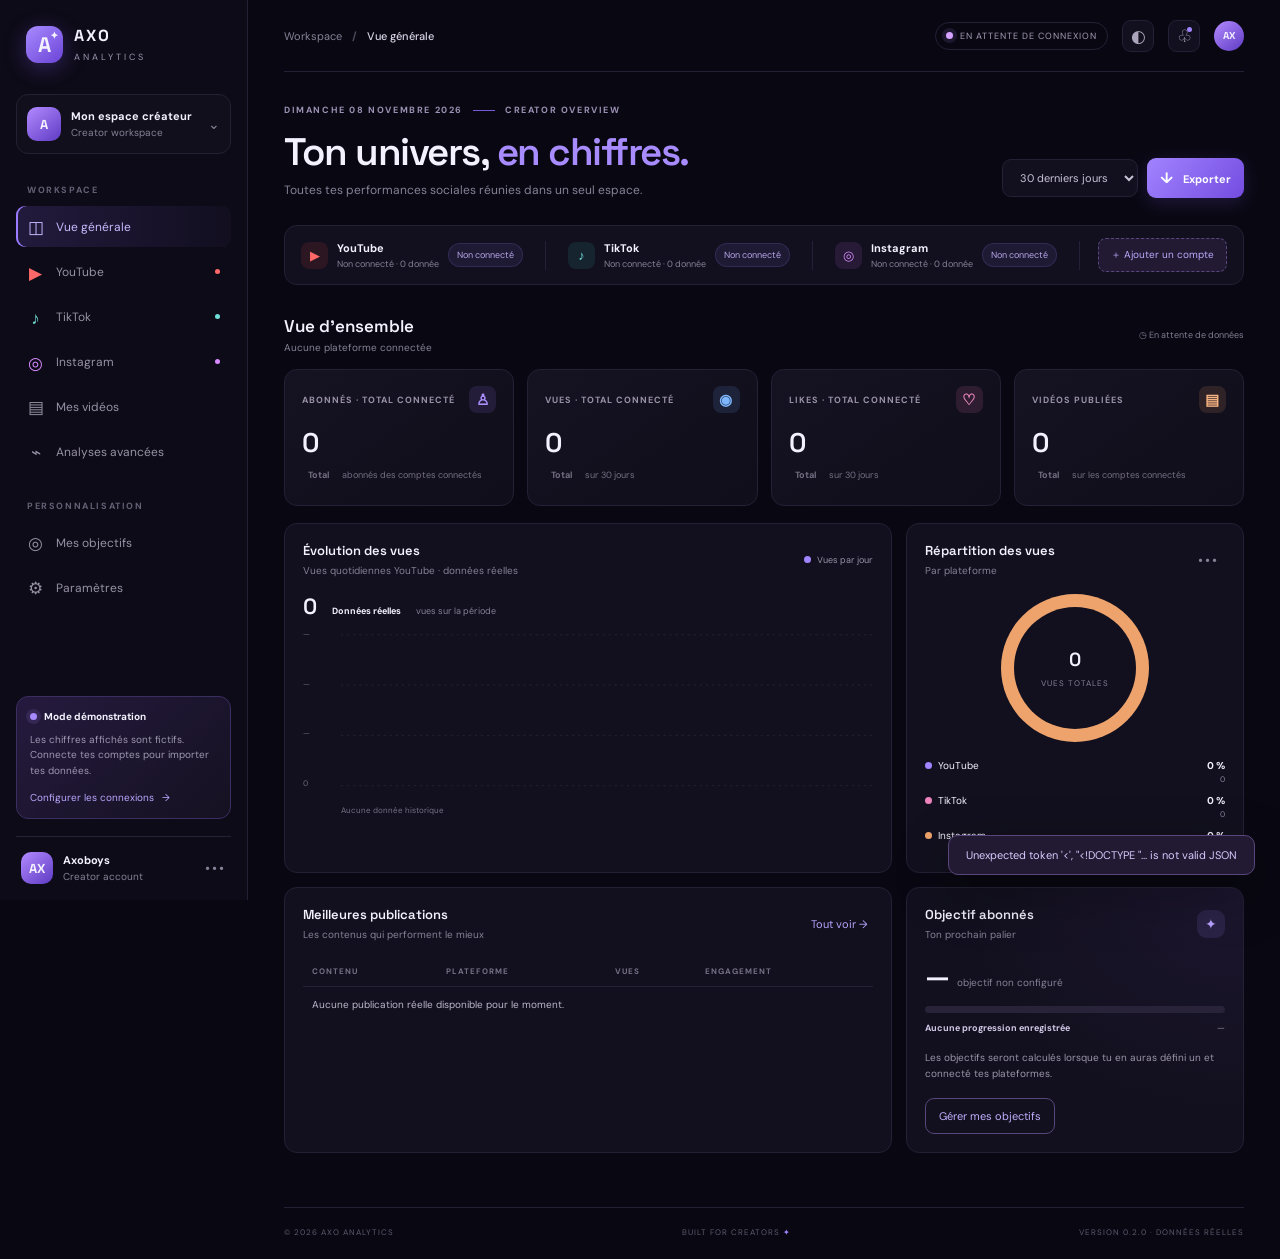
==== public/index.html @ ccab1205 "Remove unused interaction details and analysis summary" ====
<!doctype html>
<html lang="fr">
<head>
  <meta charset="UTF-8"><meta name="viewport" content="width=device-width, initial-scale=1.0">
  <meta name="theme-color" content="#090812"><meta name="description" content="AXO ANALYTICS — Creator Control Center">
  <title>AXO ANALYTICS — Creator Control Center</title>
  <link rel="preconnect" href="https://fonts.googleapis.com"><link rel="preconnect" href="https://fonts.gstatic.com" crossorigin>
  <link href="https://fonts.googleapis.com/css2?family=DM+Sans:wght@400;500;600;700&family=Space+Grotesk:wght@500;600;700&display=swap" rel="stylesheet">
  <link rel="stylesheet" href="styles.css">
</head>
<body>
<div class="app-shell">
  <aside class="sidebar" id="sidebar">
    <a class="brand" href="#overview"><span class="brand-mark">A<span>✦</span></span><span><b>AXO</b><small>ANALYTICS</small></span></a>
    <div class="workspace"><div class="avatar">A</div><div><b>Mon espace créateur</b><small>Creator workspace</small></div><span class="chevron">⌄</span></div>
    <div class="nav-label">WORKSPACE</div>
    <nav class="nav">
      <button class="nav-link active" data-page="overview"><span>◫</span>Vue générale</button>
      <button class="nav-link" data-page="youtube"><span class="platform-icon yt">▶</span>YouTube <i class="nav-dot yt-dot"></i></button>
      <button class="nav-link" data-page="tiktok"><span class="platform-icon tt">♪</span>TikTok <i class="nav-dot tt-dot"></i></button>
      <button class="nav-link" data-page="instagram"><span class="platform-icon ig">◎</span>Instagram <i class="nav-dot ig-dot"></i></button>
      <button class="nav-link" data-page="videos"><span>▤</span>Mes vidéos</button>
      <button class="nav-link" data-page="insights"><span>⌁</span>Analyses avancées</button>
    </nav>
    <div class="nav-label tools-label">PERSONNALISATION</div>
    <nav class="nav"><button class="nav-link" data-page="goals"><span>◎</span>Mes objectifs</button><button class="nav-link" data-page="settings"><span>⚙</span>Paramètres</button></nav>
    <div class="sidebar-bottom"><div class="sync-card"><div class="sync-top"><span class="pulse"></span><b>Mode démonstration</b></div><p>Les chiffres affichés sont fictifs. Connecte tes comptes pour importer tes données.</p><button class="text-button" data-page="settings">Configurer les connexions <span>→</span></button></div><div class="profile"><div class="avatar profile-avatar">AX</div><div><b>Axoboys</b><small>Creator account</small></div><span class="more">•••</span></div></div>
  </aside>
  <main class="main-content">
    <header class="topbar"><button class="mobile-menu" id="mobileMenu">☰</button><div class="breadcrumbs"><span>Workspace</span><b>/</b><strong id="breadcrumb">Vue générale</strong></div><div class="top-actions"><div class="live-status"><span class="pulse"></span>DEMO DATA</div><button class="icon-button" id="themeToggle" title="Changer le thème">◐</button><button class="icon-button notification" title="Notifications">♧<i></i></button><div class="top-avatar">AX</div></div></header>
    <section class="page active" id="page-overview">
      <div class="page-heading"><div><div class="eyebrow">DIMANCHE 08 NOVEMBRE 2026 <span class="eyebrow-line"></span> CREATOR OVERVIEW</div><h1>Ton univers, <em>en chiffres.</em></h1><p class="subheading">Toutes tes performances sociales réunies dans un seul espace.</p></div><div class="heading-actions"><select id="dateRange" class="select-control"><option value="7">7 derniers jours</option><option value="30" selected>30 derniers jours</option><option value="90">90 derniers jours</option><option value="365">12 derniers mois</option></select><button class="primary-button" id="exportBtn"><span>↓</span> Exporter</button></div></div>
      <div class="platform-strip"><div class="platform-connected"><span class="platform-icon yt">▶</span><div><b>YouTube</b><small id="overviewYoutubeConnection">Connexion en cours…</small></div><span class="status-pill" id="overviewYoutubeBadge">En attente</span></div><div class="platform-connected"><span class="platform-icon tt">♪</span><div><b>TikTok</b><small id="overviewTiktokConnection">Non connecté · 0 donnée</small></div><span class="status-pill" id="overviewTiktokBadge">Non connecté</span></div><div class="platform-connected"><span class="platform-icon ig">◎</span><div><b>Instagram</b><small id="overviewInstagramConnection">Non connecté · 0 donnée</small></div><span class="status-pill" id="overviewInstagramBadge">Non connecté</span></div><button class="add-platform" data-page="settings">＋ Ajouter un compte</button></div>
      <div class="section-title-row"><div><h2>Vue d'ensemble</h2><p id="overviewViewsLabel">Total des vues et abonnés des plateformes connectées.</p></div><span class="updated-label" id="overviewUpdated">◷ En attente de synchronisation</span></div>
      <div class="stats-grid overview-stats">
        <article class="stat-card"><div class="stat-top"><span>ABONNÉS · TOTAL CONNECTÉ</span><span class="stat-symbol purple">♙</span></div><div class="stat-value" id="overviewYoutubeSubscribers">—</div><div class="stat-bottom"><span class="trend">Total</span><span>abonnés des comptes connectés</span></div></article>
        <article class="stat-card"><div class="stat-top"><span>VUES · TOTAL CONNECTÉ</span><span class="stat-symbol blue">◉</span></div><div class="stat-value" id="overviewYoutubeViews">—</div><div class="stat-bottom"><span class="trend">Total</span><span id="overviewYoutubeViewsPeriod">sur 30 jours</span></div></article>
        <article class="stat-card"><div class="stat-top"><span>LIKES · TOTAL CONNECTÉ</span><span class="stat-symbol pink">♡</span></div><div class="stat-value" id="overviewYoutubeLikes">—</div><div class="stat-bottom"><span class="trend">Total</span><span id="overviewYoutubeLikesPeriod">sur 30 jours</span></div></article>
        <article class="stat-card"><div class="stat-top"><span>VIDÉOS PUBLIÉES</span><span class="stat-symbol orange">▤</span></div><div class="stat-value" id="overviewYoutubeVideoCount">—</div><div class="stat-bottom"><span class="trend">Total</span><span>sur les comptes connectés</span></div></article>
      </div>
      <div class="dashboard-grid">
        <article class="panel chart-panel"><div class="panel-heading"><div><h3>Évolution des vues</h3><p>Vues quotidiennes YouTube · données réelles</p></div><div class="chart-legend"><span><i class="legend-dot violet"></i>Vues par jour</span></div></div><div class="chart-summary"><b id="chartTotal">0</b><span class="trend">Données réelles</span><small>vues sur la période</small></div><div class="chart-wrap"><div class="y-labels"><span>0</span><span>0</span><span>0</span><span>0</span></div><svg id="mainChart" viewBox="0 0 700 230" preserveAspectRatio="none" aria-label="Graphique d'évolution des vues"><defs><linearGradient id="fillPurple" x1="0" x2="0" y1="0" y2="1"><stop offset="0" stop-color="#9c76ff" stop-opacity=".28"/><stop offset="1" stop-color="#9c76ff" stop-opacity="0"/></linearGradient></defs><g class="grid-lines"><path d="M0 10H700 M0 75H700 M0 140H700 M0 205H700"/></g><path class="line-path" d="M0 205 L700 205"/></svg></div><div class="x-labels"><span>09 oct.</span><span>14 oct.</span><span>19 oct.</span><span>24 oct.</span><span>29 oct.</span><span>03 nov.</span><span>08 nov.</span></div></article>
        <article class="panel distribution-panel"><div class="panel-heading"><div><h3>Répartition des vues</h3><p>Par plateforme</p></div><button class="more-button">•••</button></div><div class="donut-area"><div class="donut"><div class="donut-center"><b id="donutTotal">0</b><small>VUES TOTALES</small></div></div></div><div class="platform-breakdown"><div><span><i class="legend-dot violet"></i>YouTube</span><b id="breakdownYoutubePercent">0 %</b><small id="breakdownYoutube">0</small></div><div><span><i class="legend-dot pink-dot"></i>TikTok</span><b id="breakdownTiktokPercent">0 %</b><small id="breakdownTiktok">0</small></div><div><span><i class="legend-dot orange-dot"></i>Instagram</span><b id="breakdownInstagramPercent">0 %</b><small id="breakdownInstagram">0</small></div></div></article>
      </div>
      <div class="dashboard-grid lower-grid"><article class="panel"><div class="panel-heading"><div><h3>Meilleures publications</h3><p>Les contenus qui performent le mieux</p></div><button class="subtle-button" data-page="videos">Tout voir →</button></div><div class="table-wrap"><table><thead><tr><th>CONTENU</th><th>PLATEFORME</th><th>VUES</th><th>ENGAGEMENT</th></tr></thead><tbody id="topVideos"></tbody></table></div></article><article class="panel goals-panel"><div class="panel-heading"><div><h3>Objectif abonnés</h3><p>Ton prochain palier</p></div><span class="goal-icon">✦</span></div><div class="goal-number"><b>—</b><span>objectif non configuré</span></div><div class="progress-track"><span style="width:0%"></span></div><div class="goal-meta"><b>Aucune progression enregistrée</b><span>—</span></div><div class="goal-message">Les objectifs seront calculés lorsque tu en auras défini un et connecté tes plateformes.</div><button class="outline-button" data-page="goals">Gérer mes objectifs</button></article></div>
    </section>
    <section class="page" id="page-youtube"><div class="page-heading"><div><div class="eyebrow">PLATEFORME <span class="eyebrow-line"></span> YOUTUBE</div><h1>YouTube <em>Analytics.</em></h1><p class="subheading">Analyse détaillée de tes vidéos, Shorts et de ton audience.</p></div><span class="platform-large yt">▶</span></div><div class="stats-grid compact-stats"><article class="stat-card"><div class="stat-top"><span>ABONNÉS</span><span class="stat-symbol purple">♙</span></div><div class="stat-value">—</div><div class="stat-bottom"><span class="trend">Données réelles</span><span>sur 30 jours</span></div></article><article class="stat-card"><div class="stat-top"><span>VUES</span><span class="stat-symbol blue">◉</span></div><div class="stat-value">—</div><div class="stat-bottom"><span class="trend">Données réelles</span><span>sur 30 jours</span></div></article><article class="stat-card"><div class="stat-top"><span>LIKES</span><span class="stat-symbol pink">♡</span></div><div class="stat-value">—</div><div class="stat-bottom"><span class="trend">Données réelles</span><span>sur 30 jours</span></div></article><article class="stat-card"><div class="stat-top"><span>DURÉE DE VISIONNAGE</span><span class="stat-symbol orange">◷</span></div><div class="stat-value">—</div><div class="stat-bottom"><span class="trend">Données réelles</span><span>sur 30 jours</span></div></article></div><div class="panel platform-note"><span class="platform-icon yt">▶</span><div><b>Connecte ta chaîne YouTube</b><p id="youtubeDataStatus">Connecte ta chaîne pour importer tes statistiques réelles.</p></div><button class="primary-button" data-page="settings">Configurer →</button></div><div class="panel"><div class="panel-heading"><div><h3>Contenus YouTube</h3><p>Performances des publications</p></div><button class="subtle-button" data-page="videos">Bibliothèque complète →</button></div><div class="table-wrap"><table><thead><tr><th>CONTENU</th><th>TYPE</th><th>VUES</th><th>LIKES</th><th>COMMENTAIRES</th></tr></thead><tbody id="youtubeVideos"></tbody></table></div></div></section>
    <section class="page" id="page-tiktok"><div class="page-heading"><div><div class="eyebrow">PLATEFORME <span class="eyebrow-line"></span> TIKTOK</div><h1>TikTok <em>Analytics.</em></h1><p class="subheading">Découvre les contenus qui captent l'attention.</p></div><span class="platform-large tt">♪</span></div><div class="stats-grid compact-stats"><article class="stat-card"><div class="stat-top"><span>ABONNÉS</span><span class="stat-symbol purple">♙</span></div><div class="stat-value">0</div><div class="stat-bottom"><span class="trend">Non connecté</span><span>abonnés</span></div></article><article class="stat-card"><div class="stat-top"><span>VUES VIDÉO</span><span class="stat-symbol blue">◉</span></div><div class="stat-value">0</div><div class="stat-bottom"><span class="trend">Non connecté</span><span>vues</span></div></article><article class="stat-card"><div class="stat-top"><span>LIKES</span><span class="stat-symbol pink">♡</span></div><div class="stat-value">0</div><div class="stat-bottom"><span class="trend">Non connecté</span><span>likes</span></div></article><article class="stat-card"><div class="stat-top"><span>PARTAGES</span><span class="stat-symbol orange">↗</span></div><div class="stat-value">0</div><div class="stat-bottom"><span class="trend">Non connecté</span><span>partages</span></div></article></div><div class="panel platform-note"><span class="platform-icon tt">♪</span><div><b>Connecte ton compte TikTok</b><p>Aucune donnée TikTok n'est encore importée. Les indicateurs restent à zéro jusqu'à la connexion du compte et l'autorisation des accès nécessaires.</p></div><button class="primary-button" data-page="settings">Configurer →</button></div><div class="panel"><div class="panel-heading"><div><h3>Contenus TikTok</h3><p>Performances des publications</p></div></div><div class="table-wrap"><table><thead><tr><th>CONTENU</th><th>TYPE</th><th>VUES</th><th>LIKES</th><th>COMMENTAIRES</th></tr></thead><tbody id="tiktokVideos"></tbody></table></div></div></section>
    <section class="page" id="page-instagram"><div class="page-heading"><div><div class="eyebrow">PLATEFORME <span class="eyebrow-line"></span> INSTAGRAM</div><h1>Instagram <em>Analytics.</em></h1><p class="subheading">Suis la portée, les Reels et les interactions de ton profil.</p></div><span class="platform-large ig">◎</span></div><div class="stats-grid compact-stats"><article class="stat-card"><div class="stat-top"><span>ABONNÉS</span><span class="stat-symbol purple">♙</span></div><div class="stat-value">0</div><div class="stat-bottom"><span class="trend">Non connecté</span><span>abonnés</span></div></article><article class="stat-card"><div class="stat-top"><span>VUES / PORTÉE</span><span class="stat-symbol blue">◉</span></div><div class="stat-value">0</div><div class="stat-bottom"><span class="trend">Non connecté</span><span>vues / portée</span></div></article><article class="stat-card"><div class="stat-top"><span>INTERACTIONS</span><span class="stat-symbol pink">♡</span></div><div class="stat-value">0</div><div class="stat-bottom"><span class="trend">Non connecté</span><span>interactions</span></div></article><article class="stat-card"><div class="stat-top"><span>COMPTES TOUCHÉS</span><span class="stat-symbol orange">◎</span></div><div class="stat-value">0</div><div class="stat-bottom"><span class="trend">Non connecté</span><span>comptes touchés</span></div></article></div><div class="panel platform-note"><span class="platform-icon ig">◎</span><div><b>Connecte ton compte Instagram</b><p>Aucune donnée Instagram n'est encore importée. Les indicateurs restent à zéro jusqu'à la connexion du compte et l'autorisation des accès nécessaires.</p></div><button class="primary-button" data-page="settings">Configurer →</button></div><div class="panel"><div class="panel-heading"><div><h3>Publications Instagram</h3><p>Performances des Reels et posts</p></div></div><div class="table-wrap"><table><thead><tr><th>CONTENU</th><th>TYPE</th><th>VUES</th><th>LIKES</th><th>COMMENTAIRES</th></tr></thead><tbody id="instagramVideos"></tbody></table></div></div></section>
    <section class="page" id="page-videos"><div class="page-heading"><div><div class="eyebrow">BIBLIOTHÈQUE <span class="eyebrow-line"></span> CONTENT HUB</div><h1>Tes <em>publications.</em></h1><p class="subheading">Retrouve et compare les performances de tous tes contenus.</p></div><button class="primary-button" id="videoExport">↓ Exporter CSV</button></div><div class="panel"><div class="toolbar"><div class="search-box"><span>⌕</span><input id="videoSearch" placeholder="Rechercher une vidéo..."></div><select class="select-control" id="platformFilter"><option value="all">Toutes les plateformes</option><option>YouTube</option><option>TikTok</option><option>Instagram</option></select><select class="select-control" id="sortFilter"><option value="views">Plus vues</option><option value="likes">Plus likées</option><option value="recent">Plus récentes</option></select></div><div class="table-wrap"><table><thead><tr><th>CONTENU</th><th>PLATEFORME</th><th>DATE</th><th>VUES</th><th>LIKES</th><th>ENGAGEMENT</th></tr></thead><tbody id="allVideos"></tbody></table></div><div class="table-footer"><span id="videoCount">0 publication</span><span>Données réelles des comptes connectés uniquement</span></div></div></section>
    <section class="page" id="page-insights"><div class="page-heading"><div><div class="eyebrow">INTELLIGENCE <span class="eyebrow-line"></span> DEEP ANALYTICS</div><h1>Analyses <em>avancées.</em></h1><p class="subheading">Comprends les performances de tes contenus à partir de tes statistiques réelles.</p></div><div class="insight-period"><span class="status-pill" id="insightPeriodLabel">30 derniers jours</span></div></div><div class="insight-grid"><article class="panel insight-card"><div class="insight-icon purple">◉</div><span class="insight-kicker">VUES SUR LA PÉRIODE</span><h3 id="insightViewsTitle">Performance des vues</h3><p id="insightViewsDescription">Total des vues remontées par les comptes connectés.</p><div class="insight-metric" id="insightViewsMetric">0 <small>vues</small></div></article><article class="panel insight-card"><div class="insight-icon blue">↗</div><span class="insight-kicker">ÉVOLUTION DES ABONNÉS</span><h3 id="insightSubsTitle">Abonnés gagnés nets</h3><p id="insightSubsDescription">Abonnés gagnés moins abonnés perdus sur YouTube.</p><div class="insight-metric" id="insightSubsMetric">— <small>non disponible</small></div></article><article class="panel insight-card"><div class="insight-icon pink">♡</div><span class="insight-kicker">ENGAGEMENT</span><h3 id="insightEngagementTitle">Interactions par vue</h3><p id="insightEngagementDescription">Likes et commentaires rapportés aux vues de la période.</p><div class="insight-metric" id="insightEngagementMetric">— <small>non calculable</small></div></article></div><div class="panel insight-breakdown-panel"><div class="panel-heading"><div><h3>Comparaison des plateformes</h3><p>Vues réelles sur la période sélectionnée</p></div><span class="status-pill" id="insightDataStatus">YouTube uniquement</span></div><div class="compare-bars"><div><div class="compare-label"><span>YouTube</span><b id="insightYoutubeViews">0</b></div><div class="compare-track"><i id="insightYoutubeBar" style="width:0%"></i></div></div><div><div class="compare-label"><span>TikTok</span><b id="insightTiktokViews">0</b></div><div class="compare-track tiktok-track"><i id="insightTiktokBar" style="width:0%"></i></div></div><div><div class="compare-label"><span>Instagram</span><b id="insightInstagramViews">0</b></div><div class="compare-track instagram-track"><i id="insightInstagramBar" style="width:0%"></i></div></div></div></div><div class="notice-box"><span>ⓘ</span><p>Les analyses sont calculées uniquement à partir des données réellement fournies par les plateformes connectées. Les plateformes non connectées restent à zéro. Certaines métriques, comme l'évolution des abonnés, peuvent ne pas être disponibles selon les autorisations de l'API.</p></div></section>
<section class="page" id="page-goals"><div class="page-heading"><div><div class="eyebrow">PROGRESSION <span class="eyebrow-line"></span> GOAL TRACKER</div><h1>Cap sur tes <em>objectifs.</em></h1><p class="subheading">Définis tes prochains paliers et suis ton évolution.</p></div><button class="primary-button" id="addGoal">＋ Modifier mes objectifs</button></div><div class="goal-cards"><article class="panel goal-card"><div class="goal-card-head"><span class="goal-icon">♙</span><span class="status-pill" id="subGoalStatus">À définir</span></div><h3>Objectif abonnés</h3><p>Objectif global · Toutes plateformes connectées</p><div class="goal-big"><b id="subGoalCurrent">0</b> <small>/ <span id="subGoalTarget">objectif à définir</span></small></div><div class="progress-track"><span id="subGoalProgress" style="width:0%"></span></div><div class="goal-meta"><b id="subGoalRemaining">Définis ton prochain palier</b><span id="subGoalPercent">—</span></div><div class="goal-message" id="subGoalMessage">La progression sera calculée à partir du total réel des abonnés de tes comptes connectés.</div></article><article class="panel goal-card"><div class="goal-card-head"><span class="goal-icon blue-goal">◉</span><span class="status-pill" id="viewsGoalStatus">À définir</span></div><h3>Objectif vues</h3><p>Objectif global · Toutes plateformes connectées</p><div class="goal-big"><b id="viewsGoalCurrent">0</b> <small>/ <span id="viewsGoalTarget">objectif à définir</span></small></div><div class="progress-track"><span id="viewsGoalProgress" style="width:0%"></span></div><div class="goal-meta"><b id="viewsGoalRemaining">Définis ton prochain palier</b><span id="viewsGoalPercent">—</span></div><div class="goal-message" id="viewsGoalMessage">Les vues sont cumulées sur la période sélectionnée dans la vue générale.</div></article></div><p class="goal-footnote">Tes objectifs sont enregistrés dans ce navigateur. Les chiffres de progression proviennent uniquement des plateformes connectées.</p></section>
    <section class="page" id="page-settings"><div class="page-heading"><div><div class="eyebrow">CONFIGURATION <span class="eyebrow-line"></span> PREFERENCES</div><h1>Ton espace, <em>tes règles.</em></h1><p class="subheading">Configure ton profil, tes connexions et tes préférences.</p></div></div><div class="settings-layout"><div class="settings-menu"><button class="settings-tab active" data-tab="accounts">Comptes sociaux</button><button class="settings-tab" data-tab="profile">Profil créateur</button><button class="settings-tab" data-tab="appearance">Apparence</button><button class="settings-tab" data-tab="data">Données & confidentialité</button></div><div class="settings-content"><div class="settings-section active" id="tab-accounts"><h3>Connexions des plateformes</h3><p class="settings-description">Connecte tes comptes pour importer tes statistiques officielles.</p><div class="connection-row"><span class="platform-icon yt">▶</span><div><b>YouTube</b><small>Connexion Google OAuth · YouTube Analytics API</small></div><span class="status-pill" id="youtubeStatus">Non connecté</span><button class="outline-button" id="connectYoutube">Connecter Google</button></div><div class="connection-row"><span class="platform-icon tt">♪</span><div><b>TikTok</b><small>OAuth TikTok · accès selon les permissions approuvées</small></div><span class="status-pill">Non connecté</span><button class="outline-button disabled-connect" title="Connexion API à configurer">Bientôt</button></div><div class="connection-row"><span class="platform-icon ig">◎</span><div><b>Instagram</b><small>Meta Graph API · compte professionnel/Creator</small></div><span class="status-pill">Non connecté</span><button class="outline-button disabled-connect" title="Connexion API à configurer">Bientôt</button></div><div class="notice-box"><span>🔒</span><p>Les connexions nécessiteront un serveur sécurisé pour conserver les jetons OAuth. Ne colle jamais tes clés API dans un fichier JavaScript public.</p></div><h3 class="settings-subtitle">Synchronisation</h3><div class="setting-line"><div><b>Actualisation automatique</b><small>Prévoir une synchronisation périodique des statistiques.</small></div><label class="switch"><input type="checkbox" checked><span></span></label></div></div><div class="settings-section" id="tab-profile"><h3>Profil créateur</h3><p class="settings-description">Personnalise l'identité de ton espace.</p><label class="field-label">Nom affiché<input class="text-input" value="Axoboys" id="profileName"></label><label class="field-label">Nom du dashboard<input class="text-input" value="AXO ANALYTICS"></label><button class="primary-button" id="saveProfile">Enregistrer le profil</button></div><div class="settings-section" id="tab-appearance"><h3>Apparence</h3><p class="settings-description">Ajuste l'apparence de ton espace créateur.</p><div class="setting-line"><div><b>Thème sombre</b><small>Interface noire et violette.</small></div><label class="switch"><input type="checkbox" id="darkSwitch" checked><span></span></label></div><div class="setting-line"><div><b>Animations de l'interface</b><small>Transitions et effets au survol.</small></div><label class="switch"><input type="checkbox" id="motionSwitch" checked><span></span></label></div></div><div class="settings-section" id="tab-data"><h3>Données & confidentialité</h3><p class="settings-description">Contrôle les données utilisées par le dashboard.</p><div class="notice-box"><span>ⓘ</span><p>Les statistiques affichées proviennent uniquement des plateformes réellement connectées. Les plateformes non connectées ne contribuent pas aux totaux.</p></div><button class="outline-button" id="resetDemo">Réinitialiser les préférences locales</button></div></div></div></section>
    <footer class="footer"><span>© 2026 AXO ANALYTICS</span><span>BUILT FOR CREATORS <i>✦</i></span><span>VERSION 0.2.0 · DONNÉES RÉELLES</span></footer>
  </main>
</div>
<div class="toast" id="toast"></div>
<div class="modal-backdrop" id="modal"><div class="modal goal-modal"><button class="modal-close" id="modalClose" aria-label="Fermer">×</button><div class="modal-icon">✦</div><h2 id="modalTitle">Mes objectifs</h2><p id="modalText">Choisis tes prochains paliers. Tu pourras les modifier à tout moment.</p><form id="goalForm"><label class="field-label">Objectif d'abonnés<input class="text-input" id="goalSubscribersInput" type="number" min="1" step="1" placeholder="Ex. 1000"></label><label class="field-label">Objectif de vues<input class="text-input" id="goalViewsInput" type="number" min="1" step="1" placeholder="Ex. 100000"></label><div class="goal-modal-actions"><button type="button" class="outline-button" id="goalCancel">Annuler</button><button type="submit" class="primary-button">Enregistrer</button></div></form></div></div>
<script src="app.js"></script>
</body></html>
---- public/styles.css ----
:root{--bg:#090812;--sidebar:#0d0b17;--panel:#12101e;--panel2:#171426;--border:#242035;--text:#f4f1ff;--muted:#858197;--purple:#9a78ff;--purple2:#7652e8;--green:#55d6a0;--blue:#67a7ff;--pink:#ef7ab7;--orange:#f3a46d;--shadow:0 18px 55px #0005}*{box-sizing:border-box}body{margin:0;background:var(--bg);color:var(--text);font-family:'DM Sans',sans-serif;font-size:14px;min-height:100vh}button,input,select{font:inherit}button{cursor:pointer}.app-shell{min-height:100vh}.sidebar{width:248px;background:var(--sidebar);border-right:1px solid var(--border);position:fixed;inset:0 auto 0 0;padding:25px 16px 16px;display:flex;flex-direction:column;z-index:10}.brand{display:flex;align-items:center;gap:11px;color:var(--text);text-decoration:none;padding:0 10px;margin-bottom:30px}.brand-mark{width:37px;height:37px;border-radius:12px;background:linear-gradient(140deg,#a88bff,#6b43d6);display:grid;place-items:center;font:700 21px 'Space Grotesk';box-shadow:0 5px 22px #8055ec55;position:relative}.brand-mark span{font-size:10px;position:absolute;right:5px;top:3px}.brand b{font:700 16px 'Space Grotesk';letter-spacing:2px;display:block}.brand small{font-size:9px;letter-spacing:3px;color:#9d96b1}.workspace{display:flex;align-items:center;gap:10px;padding:12px 10px;border:1px solid var(--border);border-radius:12px;margin-bottom:30px;background:#ffffff04}.avatar,.top-avatar{width:34px;height:34px;border-radius:10px;background:linear-gradient(140deg,#b38aff,#5e3bc3);display:grid;place-items:center;font:700 13px 'Space Grotesk'}.workspace b,.profile b{font-size:11px;display:block}.workspace small,.profile small{font-size:10px;color:var(--muted);display:block;margin-top:3px}.chevron{margin-left:auto;color:var(--muted)}.nav-label{font-size:9px;font-weight:700;letter-spacing:1.6px;color:#666176;padding:0 11px;margin:0 0 10px}.nav{display:grid;gap:4px}.nav-link{height:41px;border:0;background:transparent;color:#9691a5;text-align:left;border-radius:9px;padding:0 11px;display:flex;align-items:center;gap:12px;font-size:12px;transition:.2s}.nav-link>span:first-child{font-size:17px;width:17px;text-align:center}.nav-link:hover{background:#ffffff08;color:var(--text)}.nav-link.active{background:linear-gradient(90deg,#8a65f52b,#8a65f50a);color:#c9baff;box-shadow:inset 2px 0 #9b7bff}.platform-icon{width:27px;height:27px;display:grid;place-items:center;border-radius:8px;font-size:13px;flex:none}.platform-icon.yt,.platform-large.yt{background:#ff45451c;color:#ff6868}.platform-icon.tt,.platform-large.tt{background:#36d8d01a;color:#72ded8}.platform-icon.ig,.platform-large.ig{background:#d66aff1c;color:#d78aff}.nav-link .platform-icon{width:19px;height:19px;background:transparent;font-size:15px}.nav-dot{width:5px;height:5px;border-radius:50%;margin-left:auto}.yt-dot{background:#ff6969}.tt-dot{background:#70ded8}.ig-dot{background:#d78aff}.tools-label{margin-top:28px}.sidebar-bottom{margin-top:auto}.sync-card{border:1px solid #3b2e61;background:linear-gradient(140deg,#251a3e,#151121);border-radius:12px;padding:13px;margin-bottom:17px}.sync-top{display:flex;align-items:center;gap:7px;font-size:10px}.pulse{width:7px;height:7px;background:#a58aff;border-radius:50%;box-shadow:0 0 0 4px #a58aff20;display:inline-block}.sync-card p{font-size:10px;color:#9e97b0;line-height:1.55;margin:9px 0}.text-button{border:0;background:none;color:#b9a7ff;padding:0;font-size:10px}.text-button span{margin-left:5px}.profile{border-top:1px solid var(--border);padding:15px 5px 0;display:flex;align-items:center;gap:10px}.profile-avatar{width:32px;height:32px}.more{margin-left:auto;color:var(--muted);letter-spacing:2px}.main-content{margin-left:248px;padding:0 36px;max-width:1800px}.topbar{height:72px;border-bottom:1px solid var(--border);display:flex;align-items:center;justify-content:space-between}.breadcrumbs{display:flex;gap:10px;align-items:center;font-size:11px;color:var(--muted)}.breadcrumbs b{color:#4d485c}.breadcrumbs strong{color:#d9d4e7;font-weight:500}.top-actions{display:flex;align-items:center;gap:14px}.live-status{font-size:9px;color:#a59cb7;letter-spacing:1px;border:1px solid var(--border);border-radius:20px;padding:7px 10px;display:flex;gap:7px;align-items:center}.live-status .pulse{background:#d5a3ff}.icon-button{width:32px;height:32px;border:1px solid var(--border);border-radius:9px;background:var(--panel);color:#aaa3ba;font-size:17px;position:relative}.notification i{position:absolute;width:5px;height:5px;background:#a184ff;border-radius:50%;right:7px;top:6px}.top-avatar{width:30px;height:30px;border-radius:50%;font-size:10px}.mobile-menu{display:none}.page{display:none;padding:32px 0 12px;animation:fadeUp .35s ease}.page.active{display:block}@keyframes fadeUp{from{opacity:0;transform:translateY(8px)}to{opacity:1;transform:translateY(0)}}.page-heading{display:flex;align-items:flex-end;justify-content:space-between;margin-bottom:27px;gap:20px}.eyebrow{font-size:9px;letter-spacing:1.6px;color:#9c91b5;font-weight:700;display:flex;align-items:center;gap:10px}.eyebrow-line{width:22px;height:1px;background:#7957d9;display:inline-block}.page h1{font:600 clamp(28px,3vw,39px) 'Space Grotesk';letter-spacing:-1.5px;margin:11px 0 6px}.page h1 em{font-style:normal;color:#a88cff}.subheading{margin:0;color:var(--muted);font-size:12px}.heading-actions{display:flex;gap:9px;align-items:center}.select-control,.primary-button,.outline-button,.subtle-button{border-radius:9px;padding:10px 13px;font-size:11px}.select-control{background:var(--panel);color:#c9c3d7;border:1px solid var(--border);outline:none}.primary-button{background:linear-gradient(130deg,#a184ff,#744ce0);color:white;border:0;font-weight:700;box-shadow:0 5px 18px #8359e933;transition:.2s}.primary-button:hover{transform:translateY(-2px);box-shadow:0 8px 24px #8359e955}.primary-button span{margin-right:7px;font-size:15px}.platform-strip{display:flex;align-items:center;gap:0;background:var(--panel);border:1px solid var(--border);border-radius:13px;padding:12px 16px;margin-bottom:30px}.platform-connected{display:flex;align-items:center;gap:9px;padding:0 22px;border-right:1px solid var(--border);min-width:190px}.platform-connected:first-child{padding-left:0}.platform-connected b{font-size:11px;display:block}.platform-connected small{font-size:9px;color:var(--muted);display:block;margin-top:3px}.status-pill{font-size:9px;color:#b5a6e8;background:#8f70e51b;border:1px solid #8f70e52e;border-radius:20px;padding:5px 8px;margin-left:auto;white-space:nowrap}.add-platform{margin-left:auto;background:#211a32;border:1px dashed #5a477e;color:#bdaaff;border-radius:8px;padding:9px 12px;font-size:10px;white-space:nowrap}.section-title-row,.panel-heading{display:flex;justify-content:space-between;align-items:center;gap:15px}.section-title-row{margin-bottom:15px}.section-title-row h2{font:600 17px 'Space Grotesk';margin:0 0 4px}.section-title-row p,.panel-heading p{font-size:10px;color:var(--muted);margin:0}.updated-label{font-size:9px;color:#827c91}.stats-grid{display:grid;grid-template-columns:repeat(4,minmax(0,1fr));gap:13px;margin-bottom:17px}.stat-card{background:linear-gradient(145deg,#151222,#100e1a);border:1px solid var(--border);border-radius:13px;padding:16px 17px;position:relative;overflow:hidden;min-height:137px;transition:.25s}.stat-card:hover,.panel:hover{border-color:#51416e}.stat-top{display:flex;justify-content:space-between;align-items:center;font-size:9px;letter-spacing:1px;color:#9992a9;font-weight:700}.stat-symbol{width:27px;height:27px;border-radius:8px;display:grid;place-items:center;font-size:15px}.purple{background:#9a78ff20;color:#ad91ff}.blue{background:#67a7ff20;color:#7db7ff}.pink{background:#ef7ab720;color:#f18ac0}.orange{background:#f3a46d20;color:#f3b080}.stat-value{font:600 27px 'Space Grotesk';letter-spacing:-1px;margin:12px 0 5px}.stat-bottom{display:flex;align-items:center;gap:7px;font-size:9px;color:#746f83}.trend{font-size:9px;font-weight:700;border-radius:20px;padding:4px 6px}.trend.positive{background:#49d49a16;color:#5edaa7}.sparkline{position:absolute;width:95px;right:13px;bottom:13px;opacity:.8}.sparkline svg{width:100%;overflow:visible}.sparkline path{fill:none;stroke:currentColor;stroke-width:2;stroke-linecap:round}.purple-spark{color:#a68aff}.blue-spark{color:#69aaff}.pink-spark{color:#e981b9}.orange-spark{color:#eaa16d}.dashboard-grid{display:grid;grid-template-columns:minmax(0,1.8fr) minmax(270px,1fr);gap:14px;margin-bottom:14px}.panel{background:var(--panel);border:1px solid var(--border);border-radius:13px;padding:18px;min-width:0;transition:border-color .2s}.panel-heading{margin-bottom:15px}.panel-heading h3,.settings-content h3{font:600 13px 'Space Grotesk';margin:0 0 5px}.panel-heading p{font-size:10px}.chart-legend{display:flex;gap:12px;font-size:9px;color:#9992a9}.chart-legend span,.platform-breakdown span{display:flex;align-items:center;gap:6px}.legend-dot{width:7px;height:7px;border-radius:50%;display:inline-block}.legend-dot.violet{background:#a184ff}.legend-dot.blue{background:#6baaff}.legend-dot.pink-dot{background:#ed83bd}.legend-dot.orange-dot{background:#eea36c}.chart-summary{display:flex;align-items:baseline;gap:9px;margin:0 0 6px}.chart-summary b{font:600 22px 'Space Grotesk'}.chart-summary small{font-size:9px;color:var(--muted)}.chart-wrap{height:178px;display:flex;position:relative;padding-left:38px}.y-labels{position:absolute;left:0;top:0;bottom:0;display:flex;flex-direction:column;justify-content:space-between;color:#696477;font-size:8px;padding:2px 0 17px}.chart-wrap svg{width:100%;height:100%;overflow:visible}.grid-lines path{stroke:#292538;stroke-width:1;stroke-dasharray:3 5;fill:none}.area-path{fill:url(#fillPurple)}.line-path{fill:none;stroke:#a184ff;stroke-width:2.7;stroke-linecap:round}.secondary-line{stroke:#65aaff;stroke-width:1.8;opacity:.85}.x-labels{display:flex;justify-content:space-between;padding-left:38px;color:#777187;font-size:8px}.distribution-panel .panel-heading{margin-bottom:4px}.more-button{background:none;border:0;color:var(--muted);letter-spacing:2px}.donut-area{display:grid;place-items:center;padding:13px 0 17px}.donut{width:148px;height:148px;border-radius:50%;background:conic-gradient(#9c7bff 0 54.2%,#ed83bd 54.2% 85.8%,#eea36c 85.8% 100%);display:grid;place-items:center;position:relative}.donut:before{content:'';position:absolute;inset:13px;background:var(--panel);border-radius:50%}.donut-center{z-index:1;text-align:center}.donut-center b{display:block;font:600 19px 'Space Grotesk'}.donut-center small{font-size:8px;color:var(--muted);letter-spacing:1px}.platform-breakdown{display:grid;gap:10px}.platform-breakdown>div{display:grid;grid-template-columns:1fr auto;align-items:center;font-size:10px}.platform-breakdown b{font-size:10px}.platform-breakdown small{grid-column:2;color:var(--muted);font-size:8px;text-align:right;margin-top:2px}.lower-grid{grid-template-columns:minmax(0,1.8fr) minmax(250px,1fr)}.subtle-button{background:transparent;border:0;color:#b8a5ff;padding:5px}.table-wrap{overflow-x:auto}table{width:100%;border-collapse:collapse;white-space:nowrap}th{text-align:left;color:#777187;font-size:8px;letter-spacing:1px;font-weight:700;padding:10px 9px;border-bottom:1px solid var(--border)}td{padding:11px 9px;border-bottom:1px solid #2420359c;font-size:10px;color:#bcb6ca}tbody tr:last-child td{border-bottom:0}.video-cell{display:flex;align-items:center;gap:9px;min-width:190px}.video-thumb{width:45px;height:30px;border-radius:6px;background:linear-gradient(135deg,#34265b,#7652ad);display:grid;place-items:center;color:#d9caff;font-size:12px;flex:none}.video-cell b{display:block;color:#e5e0ef;font-size:10px;max-width:190px;overflow:hidden;text-overflow:ellipsis}.video-cell small{display:block;color:#777187;font-size:8px;margin-top:3px}.platform-tag{font-size:8px;border-radius:5px;padding:4px 6px;background:#ffffff0b}.goals-panel{background:radial-gradient(ellipse at 100% 0,#5c3c9924,transparent 60%),var(--panel)}.goal-icon{width:28px;height:28px;border-radius:9px;background:#a184ff20;color:#b9a3ff;display:grid;place-items:center}.goal-number{display:flex;align-items:baseline;gap:7px;margin:17px 0 12px}.goal-number b{font:600 28px 'Space Grotesk'}.goal-number span{font-size:10px;color:var(--muted)}.progress-track{height:7px;background:#282338;border-radius:20px;overflow:hidden}.progress-track span{height:100%;display:block;background:linear-gradient(90deg,#7854e4,#b49aff);border-radius:20px;box-shadow:0 0 12px #a184ff66}.goal-meta{display:flex;justify-content:space-between;color:#918ba0;font-size:9px;margin-top:9px}.goal-meta b{color:#d3c9e8}.goal-message{font-size:10px;color:#9b95a9;line-height:1.6;margin:16px 0}.goal-message b{color:#c7b6ff}.outline-button{background:transparent;border:1px solid #59477b;color:#c2afff}.outline-button:hover{background:#8e6be51c}.footer{border-top:1px solid var(--border);padding:19px 0 22px;margin-top:28px;display:flex;justify-content:space-between;color:#5e596e;font-size:8px;letter-spacing:1px}.footer i{color:#a184ff;font-style:normal}.platform-large{width:46px;height:46px;border-radius:14px;display:grid;place-items:center;font-size:21px}.compact-stats{margin:5px 0 16px}.platform-note{display:flex;align-items:center;gap:14px;margin-bottom:15px}.platform-note>div{flex:1}.platform-note b{font-size:11px}.platform-note p{font-size:10px;color:var(--muted);margin:5px 0 0;line-height:1.5}.platform-note .primary-button{white-space:nowrap}.toolbar{display:flex;gap:9px;margin-bottom:13px}.search-box{display:flex;align-items:center;gap:8px;background:#0d0b16;border:1px solid var(--border);border-radius:9px;padding:0 11px;flex:1;color:#8e859e}.search-box input{background:none;border:0;outline:0;color:var(--text);width:100%;padding:10px 0;font-size:10px}.table-footer{display:flex;justify-content:space-between;border-top:1px solid var(--border);padding-top:13px;margin-top:10px;color:var(--muted);font-size:9px}.insight-grid{display:grid;grid-template-columns:repeat(3,1fr);gap:13px;margin-bottom:14px}.insight-card{min-height:205px}.insight-icon{width:35px;height:35px;border-radius:10px;display:grid;place-items:center;font-size:16px;margin-bottom:15px}.insight-kicker{font-size:8px;letter-spacing:1.2px;color:#8b849b}.insight-card h3{font:600 16px 'Space Grotesk';margin:8px 0}.insight-card p{font-size:10px;color:var(--muted);line-height:1.6;min-height:48px}.insight-metric{font:600 20px 'Space Grotesk';color:#b59dff;margin-top:14px}.insight-metric small{font:400 9px 'DM Sans';color:var(--muted)}.compare-bars{display:grid;gap:17px;padding:10px 0}.compare-label{display:flex;justify-content:space-between;font-size:10px;margin-bottom:8px}.compare-label b{font:600 11px 'Space Grotesk'}.compare-track{height:9px;border-radius:20px;background:#272338;overflow:hidden}.compare-track i{height:100%;display:block;background:linear-gradient(90deg,#7953df,#b49aff);border-radius:20px}.tiktok-track i{background:linear-gradient(90deg,#2eaaa9,#79e3dc)}.instagram-track i{background:linear-gradient(90deg,#b75acb,#f19bc4)}.notice-box{display:flex;gap:11px;padding:13px 14px;background:#a184ff0c;border:1px solid #a184ff24;border-radius:10px;margin-top:14px;color:#b9a5ff}.notice-box p{margin:0;color:#9d96ad;font-size:10px;line-height:1.6}.goal-cards{display:grid;grid-template-columns:repeat(2,minmax(0,1fr));gap:14px}.goal-card{padding:22px}.goal-card-head{display:flex;justify-content:space-between;align-items:center}.goal-card h3{font:600 17px 'Space Grotesk';margin:17px 0 5px}.goal-card>p{font-size:10px;color:var(--muted);margin:0}.goal-big{font:600 27px 'Space Grotesk';margin:24px 0 12px}.goal-big small{font:400 12px 'DM Sans';color:var(--muted)}.blue-goal{background:#67a7ff20;color:#7db7ff}.settings-layout{display:grid;grid-template-columns:190px 1fr;gap:15px;align-items:start}.settings-menu{display:grid;gap:4px}.settings-tab{border:0;background:transparent;text-align:left;padding:11px;border-radius:8px;color:#9992a9;font-size:10px}.settings-tab.active{background:#8d6ae51b;color:#c5b4ff}.settings-content{background:var(--panel);border:1px solid var(--border);border-radius:13px;padding:22px;min-height:370px}.settings-content h3{font-size:15px}.settings-description{font-size:10px;color:var(--muted);margin:6px 0 20px}.connection-row{display:flex;align-items:center;gap:11px;padding:14px 0;border-bottom:1px solid var(--border)}.connection-row>div{flex:1}.connection-row b{font-size:11px;display:block}.connection-row small{font-size:9px;color:var(--muted);display:block;margin-top:4px}.connection-row .outline-button{padding:7px 10px;font-size:9px}.disabled-connect{opacity:.55;cursor:not-allowed}.settings-subtitle{margin-top:25px!important}.setting-line{display:flex;align-items:center;justify-content:space-between;padding:14px 0;border-bottom:1px solid var(--border)}.setting-line b{font-size:10px;display:block}.setting-line small{font-size:9px;color:var(--muted);display:block;margin-top:4px}.switch{position:relative;width:34px;height:19px}.switch input{opacity:0;width:0;height:0}.switch span{position:absolute;inset:0;background:#383247;border-radius:20px;transition:.2s}.switch span:before{content:'';position:absolute;width:13px;height:13px;left:3px;top:3px;background:#aaa2b8;border-radius:50%;transition:.2s}.switch input:checked+span{background:#7854db}.switch input:checked+span:before{transform:translateX(15px);background:#fff}.field-label{display:grid;gap:7px;color:#aaa3b8;font-size:10px;margin:15px 0}.text-input{background:#0d0b16;border:1px solid var(--border);border-radius:8px;color:var(--text);padding:11px;outline:none}.text-input:focus,.search-box:focus-within{border-color:#8060d9}.toast{position:fixed;bottom:25px;right:25px;padding:12px 17px;border-radius:10px;background:#211a32;border:1px solid #59477b;color:#d7caff;font-size:11px;box-shadow:var(--shadow);opacity:0;transform:translateY(10px);transition:.25s;pointer-events:none;z-index:30}.toast.show{opacity:1;transform:translateY(0)}.modal-backdrop{position:fixed;inset:0;background:#05040bd9;display:none;place-items:center;z-index:40;padding:20px}.modal-backdrop.show{display:grid}.modal{width:min(390px,100%);background:#171326;border:1px solid #3a3052;border-radius:17px;padding:28px;text-align:center;position:relative;box-shadow:var(--shadow)}.modal-close{position:absolute;right:14px;top:10px;background:none;border:0;color:#9b94aa;font-size:22px}.modal-icon{margin:auto;width:42px;height:42px;border-radius:13px;background:#a184ff20;color:#b9a3ff;display:grid;place-items:center;font-size:20px}.modal h2{font:600 19px 'Space Grotesk';margin:14px 0 7px}.modal p{font-size:11px;color:var(--muted);line-height:1.6;margin-bottom:20px}.modal .primary-button{min-width:110px}:root.light{--bg:#f5f3fa;--sidebar:#fff;--panel:#fff;--panel2:#f5f2fc;--border:#e6e1ef;--text:#211b30;--muted:#797287;--shadow:0 18px 55px #35215b18}body.light-mode{background:var(--bg);color:var(--text)}body.light-mode .stat-card{background:linear-gradient(145deg,#fff,#f8f6fc)}body.light-mode .search-box,body.light-mode .text-input{background:#f8f6fc;color:var(--text)}body.light-mode .donut:before{background:#fff}body.light-mode .sync-card{background:#f4efff}body.light-mode .sync-card p{color:#716786}body.light-mode .workspace{background:#faf9fc}body.light-mode .nav-link{color:#716b7e}body.light-mode .nav-link.active{color:#6947c6}body.light-mode .breadcrumbs strong{color:#342b49}body.light-mode td{color:#5e586b}body.light-mode .video-cell b{color:#30283f}body.light-mode .settings-content{background:#fff}body.no-motion *,body.no-motion *:before,body.no-motion *:after{animation:none!important;transition:none!important}@media(max-width:1150px){.main-content{padding:0 24px}.sidebar{width:220px}.main-content{margin-left:220px}.platform-connected{min-width:155px;padding:0 13px}.stats-grid{gap:9px}.stat-card{padding:14px}.stat-value{font-size:23px}}@media(max-width:850px){.sidebar{transform:translateX(-100%);transition:.25s;width:248px;box-shadow:var(--shadow)}.sidebar.open{transform:translateX(0)}.main-content{margin-left:0;padding:0 20px}.mobile-menu{display:block;background:none;border:0;color:var(--text);font-size:19px;margin-right:12px}.topbar{justify-content:flex-start}.top-actions{margin-left:auto}.breadcrumbs{flex:1}.stats-grid{grid-template-columns:repeat(2,1fr)}.dashboard-grid,.lower-grid{grid-template-columns:1fr}.platform-strip{flex-wrap:wrap;gap:12px}.platform-connected{min-width:calc(50% - 10px);border:0;padding:0}.add-platform{margin-left:0}.distribution-panel{display:grid;grid-template-columns:1fr 1fr}.distribution-panel .panel-heading{grid-column:1/-1}.platform-breakdown{align-self:center}.insight-grid{grid-template-columns:1fr}.insight-card{min-height:0}.settings-layout{grid-template-columns:1fr}.settings-menu{display:flex;overflow-x:auto}.settings-tab{white-space:nowrap}}@media(max-width:560px){.main-content{padding:0 14px}.topbar{height:60px}.live-status{display:none}.page{padding-top:24px}.page-heading{align-items:flex-start;flex-direction:column}.heading-actions{width:100%}.heading-actions .select-control{flex:1}.page h1{font-size:30px}.platform-strip{padding:12px}.platform-connected{min-width:calc(50% - 7px)}.platform-connected .status-pill{display:none}.add-platform{width:100%}.stats-grid{gap:8px}.stat-card{min-height:128px;padding:12px}.stat-value{font-size:22px}.stat-bottom{font-size:8px;gap:4px}.sparkline{width:68px;opacity:.45}.chart-panel{padding:14px}.chart-legend{gap:6px}.chart-legend span{font-size:8px}.distribution-panel{display:block}.donut{width:130px;height:130px}.goal-cards{grid-template-columns:1fr}.toolbar{flex-wrap:wrap}.search-box{flex-basis:100%}.toolbar .select-control{flex:1;min-width:0}.platform-note{flex-wrap:wrap}.platform-note>div{min-width:calc(100% - 50px)}.platform-note .primary-button{margin-left:40px}.footer{gap:8px;flex-wrap:wrap}.footer span:last-child{width:100%}.settings-content{padding:16px}.connection-row{flex-wrap:wrap}.connection-row>div{min-width:calc(100% - 50px)}.connection-row .status-pill{margin-left:38px}.connection-row .outline-button{margin-left:auto}}

/* Goal tracker */
.goal-footnote{font-size:10px;color:var(--muted);margin:14px 2px}.goal-card .goal-big b{font:600 27px 'Space Grotesk'}.goal-modal{text-align:left}.goal-modal .modal-icon{margin-left:0}.goal-modal h2{margin-top:14px}.goal-modal .field-label{margin:14px 0}.goal-modal-actions{display:flex;justify-content:flex-end;gap:9px;margin-top:20px}.goal-modal-actions button{min-width:90px}.goal-modal .outline-button{background:transparent;border:1px solid #59477b;color:#c2afff;border-radius:8px;padding:10px 15px;font-size:10px}

/* Advanced analytics */
.insight-period{display:flex;align-items:center}.insight-breakdown-panel{margin-top:18px}.insight-detail-grid{display:grid;grid-template-columns:1fr 1fr;gap:16px;margin-top:16px}.insight-detail-list{display:grid;gap:0}.insight-detail-list>div{display:flex;justify-content:space-between;align-items:center;padding:13px 2px;border-bottom:1px solid var(--border);font-size:11px;color:var(--muted)}.insight-detail-list>div:last-child{border:0}.insight-detail-list b{color:var(--text);font:600 13px 'Space Grotesk'}.insight-summary{font-size:12px;line-height:1.8;color:var(--muted);padding:5px 0 12px}.insight-grid .insight-card{min-height:220px}.insight-card .insight-metric{font:600 25px 'Space Grotesk';color:var(--text);margin-top:17px}.insight-metric small{font:400 10px 'DM Sans';color:var(--muted)}@media(max-width:850px){.insight-detail-grid{grid-template-columns:1fr}}
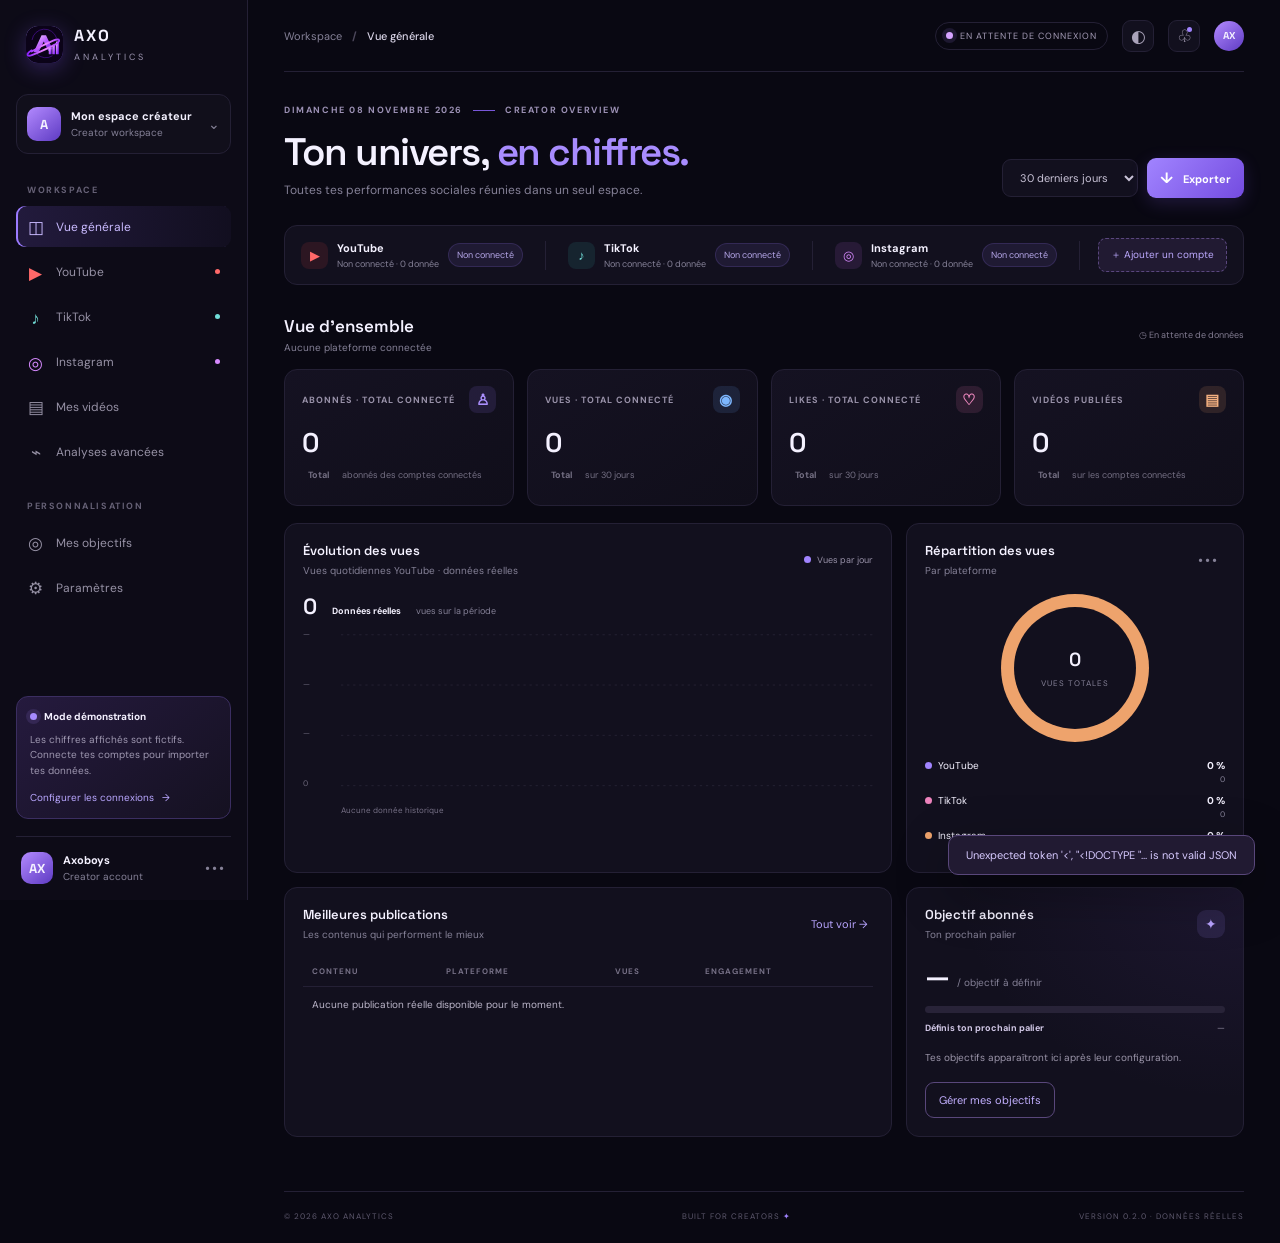
==== commit 90c4398c: "Use AXO logo and connect homepage goals" ====
--- a/public/index.html
+++ b/public/index.html
@@ -3,6 +3,7 @@
 <head>
   <meta charset="UTF-8"><meta name="viewport" content="width=device-width, initial-scale=1.0">
   <meta name="theme-color" content="#090812"><meta name="description" content="AXO ANALYTICS — Creator Control Center">
+  <link rel="icon" type="image/svg+xml" href="favicon.svg">
   <title>AXO ANALYTICS — Creator Control Center</title>
   <link rel="preconnect" href="https://fonts.googleapis.com"><link rel="preconnect" href="https://fonts.gstatic.com" crossorigin>
   <link href="https://fonts.googleapis.com/css2?family=DM+Sans:wght@400;500;600;700&family=Space+Grotesk:wght@500;600;700&display=swap" rel="stylesheet">
@@ -11,7 +12,7 @@
 <body>
 <div class="app-shell">
   <aside class="sidebar" id="sidebar">
-    <a class="brand" href="#overview"><span class="brand-mark">A<span>✦</span></span><span><b>AXO</b><small>ANALYTICS</small></span></a>
+    <a class="brand" href="#overview"><img class="brand-mark" src="favicon.svg" alt="" aria-hidden="true"><span><b>AXO</b><small>ANALYTICS</small></span></a>
     <div class="workspace"><div class="avatar">A</div><div><b>Mon espace créateur</b><small>Creator workspace</small></div><span class="chevron">⌄</span></div>
     <div class="nav-label">WORKSPACE</div>
     <nav class="nav">
@@ -42,12 +43,12 @@
         <article class="panel chart-panel"><div class="panel-heading"><div><h3>Évolution des vues</h3><p>Vues quotidiennes YouTube · données réelles</p></div><div class="chart-legend"><span><i class="legend-dot violet"></i>Vues par jour</span></div></div><div class="chart-summary"><b id="chartTotal">0</b><span class="trend">Données réelles</span><small>vues sur la période</small></div><div class="chart-wrap"><div class="y-labels"><span>0</span><span>0</span><span>0</span><span>0</span></div><svg id="mainChart" viewBox="0 0 700 230" preserveAspectRatio="none" aria-label="Graphique d'évolution des vues"><defs><linearGradient id="fillPurple" x1="0" x2="0" y1="0" y2="1"><stop offset="0" stop-color="#9c76ff" stop-opacity=".28"/><stop offset="1" stop-color="#9c76ff" stop-opacity="0"/></linearGradient></defs><g class="grid-lines"><path d="M0 10H700 M0 75H700 M0 140H700 M0 205H700"/></g><path class="line-path" d="M0 205 L700 205"/></svg></div><div class="x-labels"><span>09 oct.</span><span>14 oct.</span><span>19 oct.</span><span>24 oct.</span><span>29 oct.</span><span>03 nov.</span><span>08 nov.</span></div></article>
         <article class="panel distribution-panel"><div class="panel-heading"><div><h3>Répartition des vues</h3><p>Par plateforme</p></div><button class="more-button">•••</button></div><div class="donut-area"><div class="donut"><div class="donut-center"><b id="donutTotal">0</b><small>VUES TOTALES</small></div></div></div><div class="platform-breakdown"><div><span><i class="legend-dot violet"></i>YouTube</span><b id="breakdownYoutubePercent">0 %</b><small id="breakdownYoutube">0</small></div><div><span><i class="legend-dot pink-dot"></i>TikTok</span><b id="breakdownTiktokPercent">0 %</b><small id="breakdownTiktok">0</small></div><div><span><i class="legend-dot orange-dot"></i>Instagram</span><b id="breakdownInstagramPercent">0 %</b><small id="breakdownInstagram">0</small></div></div></article>
       </div>
-      <div class="dashboard-grid lower-grid"><article class="panel"><div class="panel-heading"><div><h3>Meilleures publications</h3><p>Les contenus qui performent le mieux</p></div><button class="subtle-button" data-page="videos">Tout voir →</button></div><div class="table-wrap"><table><thead><tr><th>CONTENU</th><th>PLATEFORME</th><th>VUES</th><th>ENGAGEMENT</th></tr></thead><tbody id="topVideos"></tbody></table></div></article><article class="panel goals-panel"><div class="panel-heading"><div><h3>Objectif abonnés</h3><p>Ton prochain palier</p></div><span class="goal-icon">✦</span></div><div class="goal-number"><b>—</b><span>objectif non configuré</span></div><div class="progress-track"><span style="width:0%"></span></div><div class="goal-meta"><b>Aucune progression enregistrée</b><span>—</span></div><div class="goal-message">Les objectifs seront calculés lorsque tu en auras défini un et connecté tes plateformes.</div><button class="outline-button" data-page="goals">Gérer mes objectifs</button></article></div>
+      <div class="dashboard-grid lower-grid"><article class="panel"><div class="panel-heading"><div><h3>Meilleures publications</h3><p>Les contenus qui performent le mieux</p></div><button class="subtle-button" data-page="videos">Tout voir →</button></div><div class="table-wrap"><table><thead><tr><th>CONTENU</th><th>PLATEFORME</th><th>VUES</th><th>ENGAGEMENT</th></tr></thead><tbody id="topVideos"></tbody></table></div></article><article class="panel goals-panel"><div class="panel-heading"><div><h3>Objectif abonnés</h3><p>Ton prochain palier</p></div><span class="goal-icon">✦</span></div><div class="goal-number"><b id="overviewGoalCurrent">—</b><span>/ <span id="overviewGoalTarget">objectif à définir</span></span></div><div class="progress-track"><span id="overviewGoalProgress" style="width:0%"></span></div><div class="goal-meta"><b id="overviewGoalRemaining">Définis ton prochain palier</b><span id="overviewGoalPercent">—</span></div><div class="goal-message" id="overviewGoalMessage">Tes objectifs apparaîtront ici après leur configuration.</div><button class="outline-button" data-page="goals">Gérer mes objectifs</button></article></div>
     </section>
     <section class="page" id="page-youtube"><div class="page-heading"><div><div class="eyebrow">PLATEFORME <span class="eyebrow-line"></span> YOUTUBE</div><h1>YouTube <em>Analytics.</em></h1><p class="subheading">Analyse détaillée de tes vidéos, Shorts et de ton audience.</p></div><span class="platform-large yt">▶</span></div><div class="stats-grid compact-stats"><article class="stat-card"><div class="stat-top"><span>ABONNÉS</span><span class="stat-symbol purple">♙</span></div><div class="stat-value">—</div><div class="stat-bottom"><span class="trend">Données réelles</span><span>sur 30 jours</span></div></article><article class="stat-card"><div class="stat-top"><span>VUES</span><span class="stat-symbol blue">◉</span></div><div class="stat-value">—</div><div class="stat-bottom"><span class="trend">Données réelles</span><span>sur 30 jours</span></div></article><article class="stat-card"><div class="stat-top"><span>LIKES</span><span class="stat-symbol pink">♡</span></div><div class="stat-value">—</div><div class="stat-bottom"><span class="trend">Données réelles</span><span>sur 30 jours</span></div></article><article class="stat-card"><div class="stat-top"><span>DURÉE DE VISIONNAGE</span><span class="stat-symbol orange">◷</span></div><div class="stat-value">—</div><div class="stat-bottom"><span class="trend">Données réelles</span><span>sur 30 jours</span></div></article></div><div class="panel platform-note"><span class="platform-icon yt">▶</span><div><b>Connecte ta chaîne YouTube</b><p id="youtubeDataStatus">Connecte ta chaîne pour importer tes statistiques réelles.</p></div><button class="primary-button" data-page="settings">Configurer →</button></div><div class="panel"><div class="panel-heading"><div><h3>Contenus YouTube</h3><p>Performances des publications</p></div><button class="subtle-button" data-page="videos">Bibliothèque complète →</button></div><div class="table-wrap"><table><thead><tr><th>CONTENU</th><th>TYPE</th><th>VUES</th><th>LIKES</th><th>COMMENTAIRES</th></tr></thead><tbody id="youtubeVideos"></tbody></table></div></div></section>
     <section class="page" id="page-tiktok"><div class="page-heading"><div><div class="eyebrow">PLATEFORME <span class="eyebrow-line"></span> TIKTOK</div><h1>TikTok <em>Analytics.</em></h1><p class="subheading">Découvre les contenus qui captent l'attention.</p></div><span class="platform-large tt">♪</span></div><div class="stats-grid compact-stats"><article class="stat-card"><div class="stat-top"><span>ABONNÉS</span><span class="stat-symbol purple">♙</span></div><div class="stat-value">0</div><div class="stat-bottom"><span class="trend">Non connecté</span><span>abonnés</span></div></article><article class="stat-card"><div class="stat-top"><span>VUES VIDÉO</span><span class="stat-symbol blue">◉</span></div><div class="stat-value">0</div><div class="stat-bottom"><span class="trend">Non connecté</span><span>vues</span></div></article><article class="stat-card"><div class="stat-top"><span>LIKES</span><span class="stat-symbol pink">♡</span></div><div class="stat-value">0</div><div class="stat-bottom"><span class="trend">Non connecté</span><span>likes</span></div></article><article class="stat-card"><div class="stat-top"><span>PARTAGES</span><span class="stat-symbol orange">↗</span></div><div class="stat-value">0</div><div class="stat-bottom"><span class="trend">Non connecté</span><span>partages</span></div></article></div><div class="panel platform-note"><span class="platform-icon tt">♪</span><div><b>Connecte ton compte TikTok</b><p>Aucune donnée TikTok n'est encore importée. Les indicateurs restent à zéro jusqu'à la connexion du compte et l'autorisation des accès nécessaires.</p></div><button class="primary-button" data-page="settings">Configurer →</button></div><div class="panel"><div class="panel-heading"><div><h3>Contenus TikTok</h3><p>Performances des publications</p></div></div><div class="table-wrap"><table><thead><tr><th>CONTENU</th><th>TYPE</th><th>VUES</th><th>LIKES</th><th>COMMENTAIRES</th></tr></thead><tbody id="tiktokVideos"></tbody></table></div></div></section>
     <section class="page" id="page-instagram"><div class="page-heading"><div><div class="eyebrow">PLATEFORME <span class="eyebrow-line"></span> INSTAGRAM</div><h1>Instagram <em>Analytics.</em></h1><p class="subheading">Suis la portée, les Reels et les interactions de ton profil.</p></div><span class="platform-large ig">◎</span></div><div class="stats-grid compact-stats"><article class="stat-card"><div class="stat-top"><span>ABONNÉS</span><span class="stat-symbol purple">♙</span></div><div class="stat-value">0</div><div class="stat-bottom"><span class="trend">Non connecté</span><span>abonnés</span></div></article><article class="stat-card"><div class="stat-top"><span>VUES / PORTÉE</span><span class="stat-symbol blue">◉</span></div><div class="stat-value">0</div><div class="stat-bottom"><span class="trend">Non connecté</span><span>vues / portée</span></div></article><article class="stat-card"><div class="stat-top"><span>INTERACTIONS</span><span class="stat-symbol pink">♡</span></div><div class="stat-value">0</div><div class="stat-bottom"><span class="trend">Non connecté</span><span>interactions</span></div></article><article class="stat-card"><div class="stat-top"><span>COMPTES TOUCHÉS</span><span class="stat-symbol orange">◎</span></div><div class="stat-value">0</div><div class="stat-bottom"><span class="trend">Non connecté</span><span>comptes touchés</span></div></article></div><div class="panel platform-note"><span class="platform-icon ig">◎</span><div><b>Connecte ton compte Instagram</b><p>Aucune donnée Instagram n'est encore importée. Les indicateurs restent à zéro jusqu'à la connexion du compte et l'autorisation des accès nécessaires.</p></div><button class="primary-button" data-page="settings">Configurer →</button></div><div class="panel"><div class="panel-heading"><div><h3>Publications Instagram</h3><p>Performances des Reels et posts</p></div></div><div class="table-wrap"><table><thead><tr><th>CONTENU</th><th>TYPE</th><th>VUES</th><th>LIKES</th><th>COMMENTAIRES</th></tr></thead><tbody id="instagramVideos"></tbody></table></div></div></section>
-    <section class="page" id="page-videos"><div class="page-heading"><div><div class="eyebrow">BIBLIOTHÈQUE <span class="eyebrow-line"></span> CONTENT HUB</div><h1>Tes <em>publications.</em></h1><p class="subheading">Retrouve et compare les performances de tous tes contenus.</p></div><button class="primary-button" id="videoExport">↓ Exporter CSV</button></div><div class="panel"><div class="toolbar"><div class="search-box"><span>⌕</span><input id="videoSearch" placeholder="Rechercher une vidéo..."></div><select class="select-control" id="platformFilter"><option value="all">Toutes les plateformes</option><option>YouTube</option><option>TikTok</option><option>Instagram</option></select><select class="select-control" id="sortFilter"><option value="views">Plus vues</option><option value="likes">Plus likées</option><option value="recent">Plus récentes</option></select></div><div class="table-wrap"><table><thead><tr><th>CONTENU</th><th>PLATEFORME</th><th>DATE</th><th>VUES</th><th>LIKES</th><th>ENGAGEMENT</th></tr></thead><tbody id="allVideos"></tbody></table></div><div class="table-footer"><span id="videoCount">0 publication</span><span>Données réelles des comptes connectés uniquement</span></div></div></section>
+    <section class="page" id="page-videos"><div class="page-heading"><div><div class="eyebrow">BIBLIOTHÈQUE <span class="eyebrow-line"></span> CONTENT HUB</div><h1>Tes <em>publications.</em></h1><p class="subheading">Retrouve et compare les performances de tous tes contenus.</p></div><button class="primary-button" id="videoExport">↓ Exporter CSV</button></div><div class="panel"><div class="toolbar"><div class="search-box"><span>⌕</span><input id="videoSearch" placeholder="Rechercher une vidéo..."></div><select class="select-control" id="platformFilter"><option value="all">Toutes les plateformes</option><option>YouTube</option><option>TikTok</option><option>Instagram</option></select><select class="select-control" id="sortFilter"><option value="views">Plus vues</option><option value="likes">Plus likées</option><option value="recent">Plus récentes</option></select></div><div class="table-wrap"><table><thead><tr><th>CONTENU</th><th>TYPE</th><th>PLATEFORME</th><th>DATE</th><th>VUES</th><th>LIKES</th><th>ENGAGEMENT</th></tr></thead><tbody id="allVideos"></tbody></table></div><div class="table-footer"><span id="videoCount">0 publication</span><span>Données réelles des comptes connectés uniquement</span></div></div></section>
     <section class="page" id="page-insights"><div class="page-heading"><div><div class="eyebrow">INTELLIGENCE <span class="eyebrow-line"></span> DEEP ANALYTICS</div><h1>Analyses <em>avancées.</em></h1><p class="subheading">Comprends les performances de tes contenus à partir de tes statistiques réelles.</p></div><div class="insight-period"><span class="status-pill" id="insightPeriodLabel">30 derniers jours</span></div></div><div class="insight-grid"><article class="panel insight-card"><div class="insight-icon purple">◉</div><span class="insight-kicker">VUES SUR LA PÉRIODE</span><h3 id="insightViewsTitle">Performance des vues</h3><p id="insightViewsDescription">Total des vues remontées par les comptes connectés.</p><div class="insight-metric" id="insightViewsMetric">0 <small>vues</small></div></article><article class="panel insight-card"><div class="insight-icon blue">↗</div><span class="insight-kicker">ÉVOLUTION DES ABONNÉS</span><h3 id="insightSubsTitle">Abonnés gagnés nets</h3><p id="insightSubsDescription">Abonnés gagnés moins abonnés perdus sur YouTube.</p><div class="insight-metric" id="insightSubsMetric">— <small>non disponible</small></div></article><article class="panel insight-card"><div class="insight-icon pink">♡</div><span class="insight-kicker">ENGAGEMENT</span><h3 id="insightEngagementTitle">Interactions par vue</h3><p id="insightEngagementDescription">Likes et commentaires rapportés aux vues de la période.</p><div class="insight-metric" id="insightEngagementMetric">— <small>non calculable</small></div></article></div><div class="panel insight-breakdown-panel"><div class="panel-heading"><div><h3>Comparaison des plateformes</h3><p>Vues réelles sur la période sélectionnée</p></div><span class="status-pill" id="insightDataStatus">YouTube uniquement</span></div><div class="compare-bars"><div><div class="compare-label"><span>YouTube</span><b id="insightYoutubeViews">0</b></div><div class="compare-track"><i id="insightYoutubeBar" style="width:0%"></i></div></div><div><div class="compare-label"><span>TikTok</span><b id="insightTiktokViews">0</b></div><div class="compare-track tiktok-track"><i id="insightTiktokBar" style="width:0%"></i></div></div><div><div class="compare-label"><span>Instagram</span><b id="insightInstagramViews">0</b></div><div class="compare-track instagram-track"><i id="insightInstagramBar" style="width:0%"></i></div></div></div></div><div class="notice-box"><span>ⓘ</span><p>Les analyses sont calculées uniquement à partir des données réellement fournies par les plateformes connectées. Les plateformes non connectées restent à zéro. Certaines métriques, comme l'évolution des abonnés, peuvent ne pas être disponibles selon les autorisations de l'API.</p></div></section>
 <section class="page" id="page-goals"><div class="page-heading"><div><div class="eyebrow">PROGRESSION <span class="eyebrow-line"></span> GOAL TRACKER</div><h1>Cap sur tes <em>objectifs.</em></h1><p class="subheading">Définis tes prochains paliers et suis ton évolution.</p></div><button class="primary-button" id="addGoal">＋ Modifier mes objectifs</button></div><div class="goal-cards"><article class="panel goal-card"><div class="goal-card-head"><span class="goal-icon">♙</span><span class="status-pill" id="subGoalStatus">À définir</span></div><h3>Objectif abonnés</h3><p>Objectif global · Toutes plateformes connectées</p><div class="goal-big"><b id="subGoalCurrent">0</b> <small>/ <span id="subGoalTarget">objectif à définir</span></small></div><div class="progress-track"><span id="subGoalProgress" style="width:0%"></span></div><div class="goal-meta"><b id="subGoalRemaining">Définis ton prochain palier</b><span id="subGoalPercent">—</span></div><div class="goal-message" id="subGoalMessage">La progression sera calculée à partir du total réel des abonnés de tes comptes connectés.</div></article><article class="panel goal-card"><div class="goal-card-head"><span class="goal-icon blue-goal">◉</span><span class="status-pill" id="viewsGoalStatus">À définir</span></div><h3>Objectif vues</h3><p>Objectif global · Toutes plateformes connectées</p><div class="goal-big"><b id="viewsGoalCurrent">0</b> <small>/ <span id="viewsGoalTarget">objectif à définir</span></small></div><div class="progress-track"><span id="viewsGoalProgress" style="width:0%"></span></div><div class="goal-meta"><b id="viewsGoalRemaining">Définis ton prochain palier</b><span id="viewsGoalPercent">—</span></div><div class="goal-message" id="viewsGoalMessage">Les vues sont cumulées sur la période sélectionnée dans la vue générale.</div></article></div><p class="goal-footnote">Tes objectifs sont enregistrés dans ce navigateur. Les chiffres de progression proviennent uniquement des plateformes connectées.</p></section>
     <section class="page" id="page-settings"><div class="page-heading"><div><div class="eyebrow">CONFIGURATION <span class="eyebrow-line"></span> PREFERENCES</div><h1>Ton espace, <em>tes règles.</em></h1><p class="subheading">Configure ton profil, tes connexions et tes préférences.</p></div></div><div class="settings-layout"><div class="settings-menu"><button class="settings-tab active" data-tab="accounts">Comptes sociaux</button><button class="settings-tab" data-tab="profile">Profil créateur</button><button class="settings-tab" data-tab="appearance">Apparence</button><button class="settings-tab" data-tab="data">Données & confidentialité</button></div><div class="settings-content"><div class="settings-section active" id="tab-accounts"><h3>Connexions des plateformes</h3><p class="settings-description">Connecte tes comptes pour importer tes statistiques officielles.</p><div class="connection-row"><span class="platform-icon yt">▶</span><div><b>YouTube</b><small>Connexion Google OAuth · YouTube Analytics API</small></div><span class="status-pill" id="youtubeStatus">Non connecté</span><button class="outline-button" id="connectYoutube">Connecter Google</button></div><div class="connection-row"><span class="platform-icon tt">♪</span><div><b>TikTok</b><small>OAuth TikTok · accès selon les permissions approuvées</small></div><span class="status-pill">Non connecté</span><button class="outline-button disabled-connect" title="Connexion API à configurer">Bientôt</button></div><div class="connection-row"><span class="platform-icon ig">◎</span><div><b>Instagram</b><small>Meta Graph API · compte professionnel/Creator</small></div><span class="status-pill">Non connecté</span><button class="outline-button disabled-connect" title="Connexion API à configurer">Bientôt</button></div><div class="notice-box"><span>🔒</span><p>Les connexions nécessiteront un serveur sécurisé pour conserver les jetons OAuth. Ne colle jamais tes clés API dans un fichier JavaScript public.</p></div><h3 class="settings-subtitle">Synchronisation</h3><div class="setting-line"><div><b>Actualisation automatique</b><small>Prévoir une synchronisation périodique des statistiques.</small></div><label class="switch"><input type="checkbox" checked><span></span></label></div></div><div class="settings-section" id="tab-profile"><h3>Profil créateur</h3><p class="settings-description">Personnalise l'identité de ton espace.</p><label class="field-label">Nom affiché<input class="text-input" value="Axoboys" id="profileName"></label><label class="field-label">Nom du dashboard<input class="text-input" value="AXO ANALYTICS"></label><button class="primary-button" id="saveProfile">Enregistrer le profil</button></div><div class="settings-section" id="tab-appearance"><h3>Apparence</h3><p class="settings-description">Ajuste l'apparence de ton espace créateur.</p><div class="setting-line"><div><b>Thème sombre</b><small>Interface noire et violette.</small></div><label class="switch"><input type="checkbox" id="darkSwitch" checked><span></span></label></div><div class="setting-line"><div><b>Animations de l'interface</b><small>Transitions et effets au survol.</small></div><label class="switch"><input type="checkbox" id="motionSwitch" checked><span></span></label></div></div><div class="settings-section" id="tab-data"><h3>Données & confidentialité</h3><p class="settings-description">Contrôle les données utilisées par le dashboard.</p><div class="notice-box"><span>ⓘ</span><p>Les statistiques affichées proviennent uniquement des plateformes réellement connectées. Les plateformes non connectées ne contribuent pas aux totaux.</p></div><button class="outline-button" id="resetDemo">Réinitialiser les préférences locales</button></div></div></div></section>
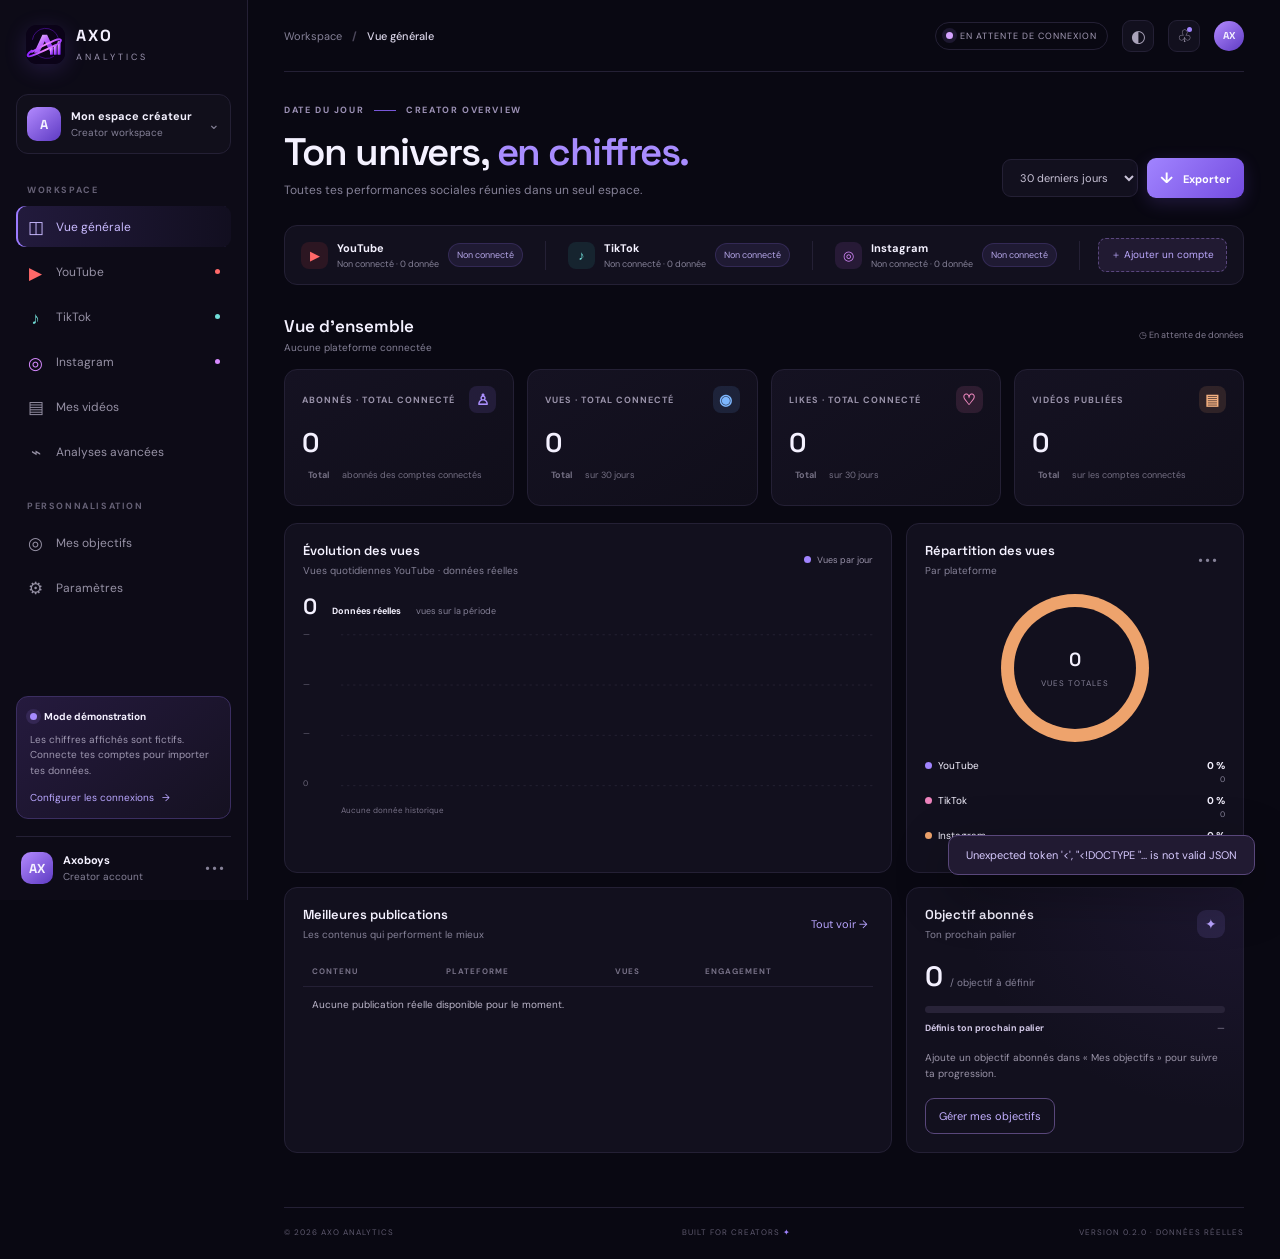
==== commit 2c893676: "Make dashboard date label dynamic" ====
--- a/public/index.html
+++ b/public/index.html
@@ -30,7 +30,7 @@
   <main class="main-content">
     <header class="topbar"><button class="mobile-menu" id="mobileMenu">☰</button><div class="breadcrumbs"><span>Workspace</span><b>/</b><strong id="breadcrumb">Vue générale</strong></div><div class="top-actions"><div class="live-status"><span class="pulse"></span>DEMO DATA</div><button class="icon-button" id="themeToggle" title="Changer le thème">◐</button><button class="icon-button notification" title="Notifications">♧<i></i></button><div class="top-avatar">AX</div></div></header>
     <section class="page active" id="page-overview">
-      <div class="page-heading"><div><div class="eyebrow">DIMANCHE 08 NOVEMBRE 2026 <span class="eyebrow-line"></span> CREATOR OVERVIEW</div><h1>Ton univers, <em>en chiffres.</em></h1><p class="subheading">Toutes tes performances sociales réunies dans un seul espace.</p></div><div class="heading-actions"><select id="dateRange" class="select-control"><option value="7">7 derniers jours</option><option value="30" selected>30 derniers jours</option><option value="90">90 derniers jours</option><option value="365">12 derniers mois</option></select><button class="primary-button" id="exportBtn"><span>↓</span> Exporter</button></div></div>
+      <div class="page-heading"><div><div class="eyebrow"><span id="currentDateLabel">DATE DU JOUR</span> <span class="eyebrow-line"></span> CREATOR OVERVIEW</div><h1>Ton univers, <em>en chiffres.</em></h1><p class="subheading">Toutes tes performances sociales réunies dans un seul espace.</p></div><div class="heading-actions"><select id="dateRange" class="select-control"><option value="7">7 derniers jours</option><option value="30" selected>30 derniers jours</option><option value="90">90 derniers jours</option><option value="365">12 derniers mois</option></select><button class="primary-button" id="exportBtn"><span>↓</span> Exporter</button></div></div>
       <div class="platform-strip"><div class="platform-connected"><span class="platform-icon yt">▶</span><div><b>YouTube</b><small id="overviewYoutubeConnection">Connexion en cours…</small></div><span class="status-pill" id="overviewYoutubeBadge">En attente</span></div><div class="platform-connected"><span class="platform-icon tt">♪</span><div><b>TikTok</b><small id="overviewTiktokConnection">Non connecté · 0 donnée</small></div><span class="status-pill" id="overviewTiktokBadge">Non connecté</span></div><div class="platform-connected"><span class="platform-icon ig">◎</span><div><b>Instagram</b><small id="overviewInstagramConnection">Non connecté · 0 donnée</small></div><span class="status-pill" id="overviewInstagramBadge">Non connecté</span></div><button class="add-platform" data-page="settings">＋ Ajouter un compte</button></div>
       <div class="section-title-row"><div><h2>Vue d'ensemble</h2><p id="overviewViewsLabel">Total des vues et abonnés des plateformes connectées.</p></div><span class="updated-label" id="overviewUpdated">◷ En attente de synchronisation</span></div>
       <div class="stats-grid overview-stats">
--- a/public/styles.css
+++ b/public/styles.css
@@ -5,3 +5,8 @@
 
 /* Advanced analytics */
 .insight-period{display:flex;align-items:center}.insight-breakdown-panel{margin-top:18px}.insight-detail-grid{display:grid;grid-template-columns:1fr 1fr;gap:16px;margin-top:16px}.insight-detail-list{display:grid;gap:0}.insight-detail-list>div{display:flex;justify-content:space-between;align-items:center;padding:13px 2px;border-bottom:1px solid var(--border);font-size:11px;color:var(--muted)}.insight-detail-list>div:last-child{border:0}.insight-detail-list b{color:var(--text);font:600 13px 'Space Grotesk'}.insight-summary{font-size:12px;line-height:1.8;color:var(--muted);padding:5px 0 12px}.insight-grid .insight-card{min-height:220px}.insight-card .insight-metric{font:600 25px 'Space Grotesk';color:var(--text);margin-top:17px}.insight-metric small{font:400 10px 'DM Sans';color:var(--muted)}@media(max-width:850px){.insight-detail-grid{grid-template-columns:1fr}}
+
+/* AXO ANALYTICS brand icon and content types */
+.brand-mark{width:39px;height:39px;object-fit:cover;border-radius:11px;background:#0b0318;box-shadow:0 5px 22px #8055ec33;display:block;flex:none}
+.content-type{display:inline-flex;align-items:center;border-radius:6px;padding:4px 8px;font-size:9px;font-weight:700;background:#9a78ff1c;color:#bba5ff;border:1px solid #9a78ff35}
+.short-type{background:#ef7ab71c;color:#f19ac9;border-color:#ef7ab744}
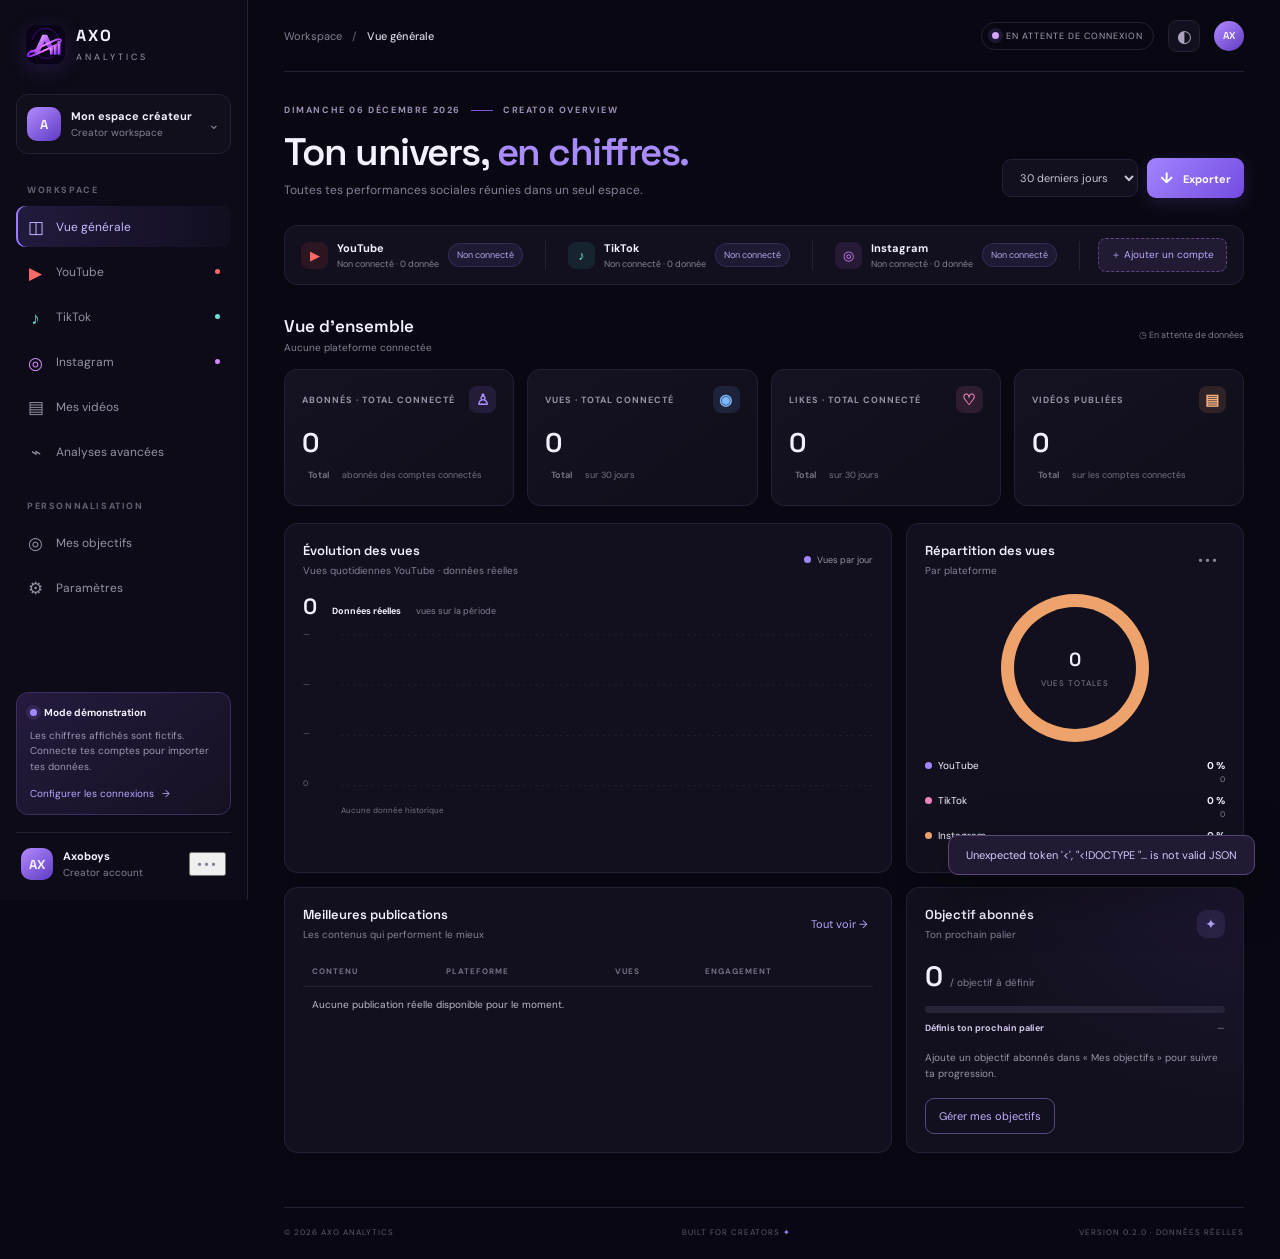
==== commit 1b1413b5: "Remove inactive notification and link profile menu to settings" ====
--- a/public/index.html
+++ b/public/index.html
@@ -25,10 +25,10 @@
     </nav>
     <div class="nav-label tools-label">PERSONNALISATION</div>
     <nav class="nav"><button class="nav-link" data-page="goals"><span>◎</span>Mes objectifs</button><button class="nav-link" data-page="settings"><span>⚙</span>Paramètres</button></nav>
-    <div class="sidebar-bottom"><div class="sync-card"><div class="sync-top"><span class="pulse"></span><b>Mode démonstration</b></div><p>Les chiffres affichés sont fictifs. Connecte tes comptes pour importer tes données.</p><button class="text-button" data-page="settings">Configurer les connexions <span>→</span></button></div><div class="profile"><div class="avatar profile-avatar">AX</div><div><b>Axoboys</b><small>Creator account</small></div><span class="more">•••</span></div></div>
+    <div class="sidebar-bottom"><div class="sync-card"><div class="sync-top"><span class="pulse"></span><b>Mode démonstration</b></div><p>Les chiffres affichés sont fictifs. Connecte tes comptes pour importer tes données.</p><button class="text-button" data-page="settings">Configurer les connexions <span>→</span></button></div><div class="profile"><div class="avatar profile-avatar">AX</div><div><b>Axoboys</b><small>Creator account</small></div><button class="more" type="button" data-page="settings" aria-label="Ouvrir les paramètres" title="Paramètres">•••</button></div></div>
   </aside>
   <main class="main-content">
-    <header class="topbar"><button class="mobile-menu" id="mobileMenu">☰</button><div class="breadcrumbs"><span>Workspace</span><b>/</b><strong id="breadcrumb">Vue générale</strong></div><div class="top-actions"><div class="live-status"><span class="pulse"></span>DEMO DATA</div><button class="icon-button" id="themeToggle" title="Changer le thème">◐</button><button class="icon-button notification" title="Notifications">♧<i></i></button><div class="top-avatar">AX</div></div></header>
+    <header class="topbar"><button class="mobile-menu" id="mobileMenu">☰</button><div class="breadcrumbs"><span>Workspace</span><b>/</b><strong id="breadcrumb">Vue générale</strong></div><div class="top-actions"><div class="live-status"><span class="pulse"></span>DEMO DATA</div><button class="icon-button" id="themeToggle" title="Changer le thème">◐</button><div class="top-avatar">AX</div></div></header>
     <section class="page active" id="page-overview">
       <div class="page-heading"><div><div class="eyebrow"><span id="currentDateLabel">DATE DU JOUR</span> <span class="eyebrow-line"></span> CREATOR OVERVIEW</div><h1>Ton univers, <em>en chiffres.</em></h1><p class="subheading">Toutes tes performances sociales réunies dans un seul espace.</p></div><div class="heading-actions"><select id="dateRange" class="select-control"><option value="7">7 derniers jours</option><option value="30" selected>30 derniers jours</option><option value="90">90 derniers jours</option><option value="365">12 derniers mois</option></select><button class="primary-button" id="exportBtn"><span>↓</span> Exporter</button></div></div>
       <div class="platform-strip"><div class="platform-connected"><span class="platform-icon yt">▶</span><div><b>YouTube</b><small id="overviewYoutubeConnection">Connexion en cours…</small></div><span class="status-pill" id="overviewYoutubeBadge">En attente</span></div><div class="platform-connected"><span class="platform-icon tt">♪</span><div><b>TikTok</b><small id="overviewTiktokConnection">Non connecté · 0 donnée</small></div><span class="status-pill" id="overviewTiktokBadge">Non connecté</span></div><div class="platform-connected"><span class="platform-icon ig">◎</span><div><b>Instagram</b><small id="overviewInstagramConnection">Non connecté · 0 donnée</small></div><span class="status-pill" id="overviewInstagramBadge">Non connecté</span></div><button class="add-platform" data-page="settings">＋ Ajouter un compte</button></div>
--- a/public/styles.css
+++ b/public/styles.css
@@ -10,3 +10,17 @@
 .brand-mark{width:39px;height:39px;object-fit:cover;border-radius:11px;background:#0b0318;box-shadow:0 5px 22px #8055ec33;display:block;flex:none}
 .content-type{display:inline-flex;align-items:center;border-radius:6px;padding:4px 8px;font-size:9px;font-weight:700;background:#9a78ff1c;color:#bba5ff;border:1px solid #9a78ff35}
 .short-type{background:#ef7ab71c;color:#f19ac9;border-color:#ef7ab744}
+
+/* Sidebar: keep the account profile visible on shorter screens */
+.sidebar{
+  height:100vh;
+  height:100dvh;
+  overflow-y:auto;
+  overflow-x:hidden;
+  overscroll-behavior:contain;
+  scrollbar-width:thin;
+  scrollbar-color:#40345d transparent;
+  padding-bottom:max(16px,env(safe-area-inset-bottom));
+}
+.sidebar-bottom{flex-shrink:0}
+.profile{flex-shrink:0;margin-bottom:4px}
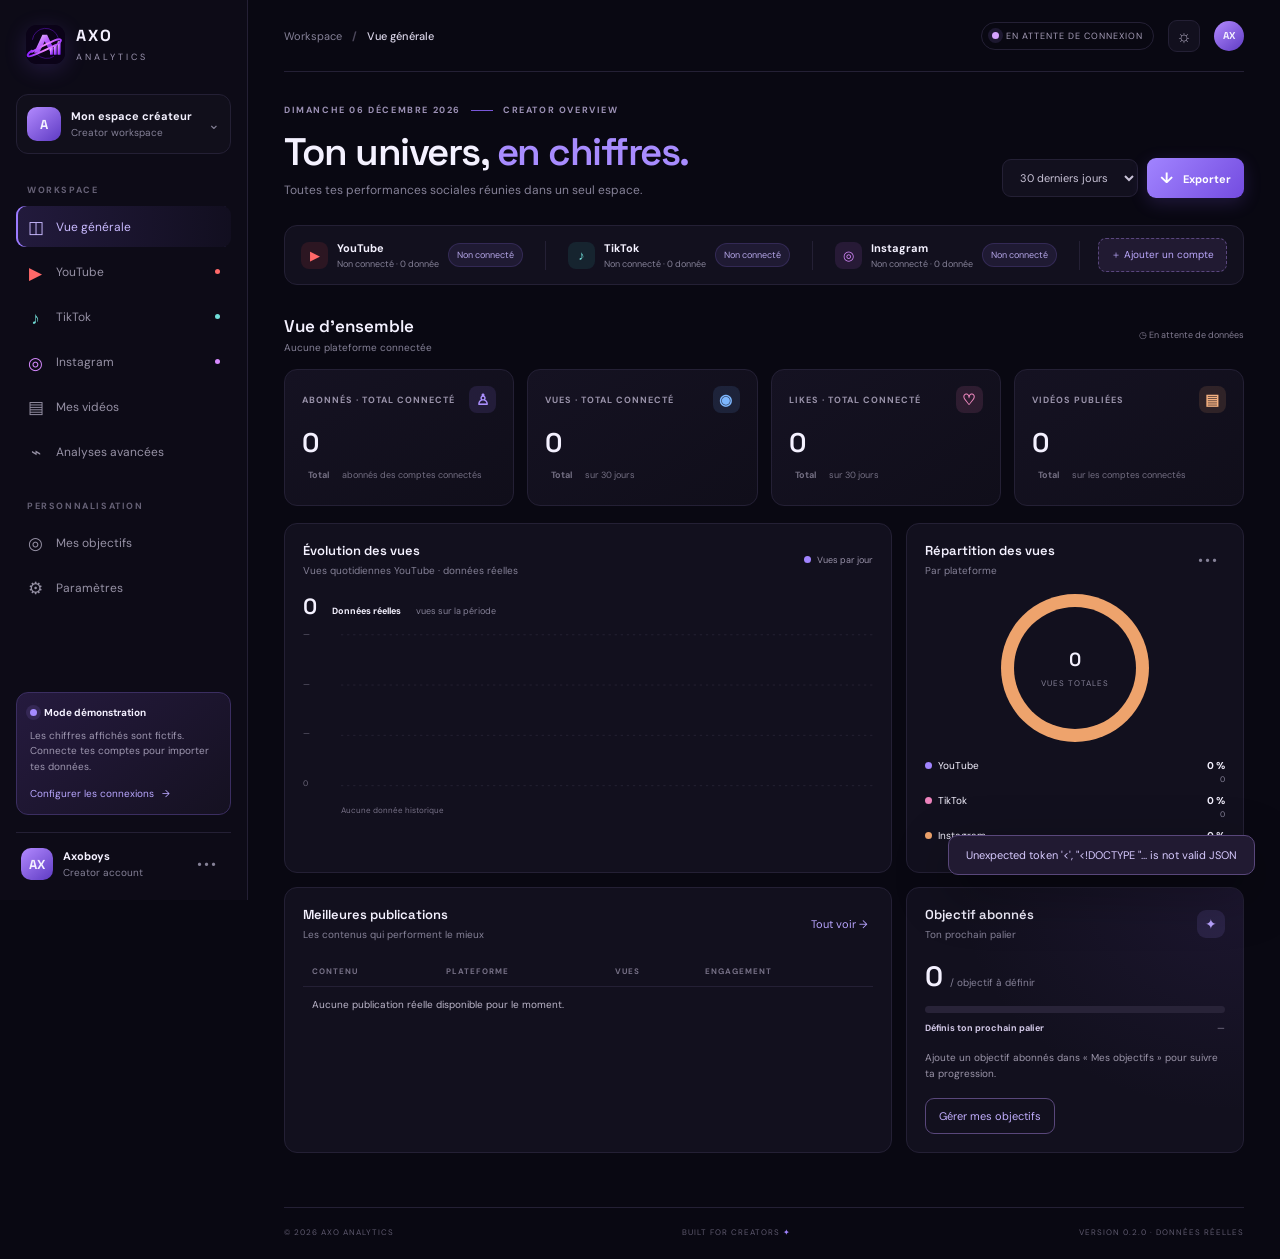
==== commit 26dc1b3e: "Enable Instagram connection in settings" ====
--- a/public/index.html
+++ b/public/index.html
@@ -47,11 +47,11 @@
     </section>
     <section class="page" id="page-youtube"><div class="page-heading"><div><div class="eyebrow">PLATEFORME <span class="eyebrow-line"></span> YOUTUBE</div><h1>YouTube <em>Analytics.</em></h1><p class="subheading">Analyse détaillée de tes vidéos, Shorts et de ton audience.</p></div><span class="platform-large yt">▶</span></div><div class="stats-grid compact-stats"><article class="stat-card"><div class="stat-top"><span>ABONNÉS</span><span class="stat-symbol purple">♙</span></div><div class="stat-value">—</div><div class="stat-bottom"><span class="trend">Données réelles</span><span>sur 30 jours</span></div></article><article class="stat-card"><div class="stat-top"><span>VUES</span><span class="stat-symbol blue">◉</span></div><div class="stat-value">—</div><div class="stat-bottom"><span class="trend">Données réelles</span><span>sur 30 jours</span></div></article><article class="stat-card"><div class="stat-top"><span>LIKES</span><span class="stat-symbol pink">♡</span></div><div class="stat-value">—</div><div class="stat-bottom"><span class="trend">Données réelles</span><span>sur 30 jours</span></div></article><article class="stat-card"><div class="stat-top"><span>DURÉE DE VISIONNAGE</span><span class="stat-symbol orange">◷</span></div><div class="stat-value">—</div><div class="stat-bottom"><span class="trend">Données réelles</span><span>sur 30 jours</span></div></article></div><div class="panel platform-note"><span class="platform-icon yt">▶</span><div><b>Connecte ta chaîne YouTube</b><p id="youtubeDataStatus">Connecte ta chaîne pour importer tes statistiques réelles.</p></div><button class="primary-button" data-page="settings">Configurer →</button></div><div class="panel"><div class="panel-heading"><div><h3>Contenus YouTube</h3><p>Performances des publications</p></div><button class="subtle-button" data-page="videos">Bibliothèque complète →</button></div><div class="table-wrap"><table><thead><tr><th>CONTENU</th><th>TYPE</th><th>VUES</th><th>LIKES</th><th>COMMENTAIRES</th></tr></thead><tbody id="youtubeVideos"></tbody></table></div></div></section>
     <section class="page" id="page-tiktok"><div class="page-heading"><div><div class="eyebrow">PLATEFORME <span class="eyebrow-line"></span> TIKTOK</div><h1>TikTok <em>Analytics.</em></h1><p class="subheading">Découvre les contenus qui captent l'attention.</p></div><span class="platform-large tt">♪</span></div><div class="stats-grid compact-stats"><article class="stat-card"><div class="stat-top"><span>ABONNÉS</span><span class="stat-symbol purple">♙</span></div><div class="stat-value">0</div><div class="stat-bottom"><span class="trend">Non connecté</span><span>abonnés</span></div></article><article class="stat-card"><div class="stat-top"><span>VUES VIDÉO</span><span class="stat-symbol blue">◉</span></div><div class="stat-value">0</div><div class="stat-bottom"><span class="trend">Non connecté</span><span>vues</span></div></article><article class="stat-card"><div class="stat-top"><span>LIKES</span><span class="stat-symbol pink">♡</span></div><div class="stat-value">0</div><div class="stat-bottom"><span class="trend">Non connecté</span><span>likes</span></div></article><article class="stat-card"><div class="stat-top"><span>PARTAGES</span><span class="stat-symbol orange">↗</span></div><div class="stat-value">0</div><div class="stat-bottom"><span class="trend">Non connecté</span><span>partages</span></div></article></div><div class="panel platform-note"><span class="platform-icon tt">♪</span><div><b>Connecte ton compte TikTok</b><p>Aucune donnée TikTok n'est encore importée. Les indicateurs restent à zéro jusqu'à la connexion du compte et l'autorisation des accès nécessaires.</p></div><button class="primary-button" data-page="settings">Configurer →</button></div><div class="panel"><div class="panel-heading"><div><h3>Contenus TikTok</h3><p>Performances des publications</p></div></div><div class="table-wrap"><table><thead><tr><th>CONTENU</th><th>TYPE</th><th>VUES</th><th>LIKES</th><th>COMMENTAIRES</th></tr></thead><tbody id="tiktokVideos"></tbody></table></div></div></section>
-    <section class="page" id="page-instagram"><div class="page-heading"><div><div class="eyebrow">PLATEFORME <span class="eyebrow-line"></span> INSTAGRAM</div><h1>Instagram <em>Analytics.</em></h1><p class="subheading">Suis la portée, les Reels et les interactions de ton profil.</p></div><span class="platform-large ig">◎</span></div><div class="stats-grid compact-stats"><article class="stat-card"><div class="stat-top"><span>ABONNÉS</span><span class="stat-symbol purple">♙</span></div><div class="stat-value">0</div><div class="stat-bottom"><span class="trend">Non connecté</span><span>abonnés</span></div></article><article class="stat-card"><div class="stat-top"><span>VUES / PORTÉE</span><span class="stat-symbol blue">◉</span></div><div class="stat-value">0</div><div class="stat-bottom"><span class="trend">Non connecté</span><span>vues / portée</span></div></article><article class="stat-card"><div class="stat-top"><span>INTERACTIONS</span><span class="stat-symbol pink">♡</span></div><div class="stat-value">0</div><div class="stat-bottom"><span class="trend">Non connecté</span><span>interactions</span></div></article><article class="stat-card"><div class="stat-top"><span>COMPTES TOUCHÉS</span><span class="stat-symbol orange">◎</span></div><div class="stat-value">0</div><div class="stat-bottom"><span class="trend">Non connecté</span><span>comptes touchés</span></div></article></div><div class="panel platform-note"><span class="platform-icon ig">◎</span><div><b>Connecte ton compte Instagram</b><p>Aucune donnée Instagram n'est encore importée. Les indicateurs restent à zéro jusqu'à la connexion du compte et l'autorisation des accès nécessaires.</p></div><button class="primary-button" data-page="settings">Configurer →</button></div><div class="panel"><div class="panel-heading"><div><h3>Publications Instagram</h3><p>Performances des Reels et posts</p></div></div><div class="table-wrap"><table><thead><tr><th>CONTENU</th><th>TYPE</th><th>VUES</th><th>LIKES</th><th>COMMENTAIRES</th></tr></thead><tbody id="instagramVideos"></tbody></table></div></div></section>
+    <section class="page" id="page-instagram"><div class="page-heading"><div><div class="eyebrow">PLATEFORME <span class="eyebrow-line"></span> INSTAGRAM</div><h1>Instagram <em>Analytics.</em></h1><p class="subheading">Suis la portée, les Reels et les interactions de ton profil.</p></div><span class="platform-large ig">◎</span></div><div class="stats-grid compact-stats"><article class="stat-card"><div class="stat-top"><span>ABONNÉS</span><span class="stat-symbol purple">♙</span></div><div class="stat-value">0</div><div class="stat-bottom"><span class="trend">Non connecté</span><span>abonnés</span></div></article><article class="stat-card"><div class="stat-top"><span>VUES / PORTÉE</span><span class="stat-symbol blue">◉</span></div><div class="stat-value">0</div><div class="stat-bottom"><span class="trend">Non connecté</span><span>vues / portée</span></div></article><article class="stat-card"><div class="stat-top"><span>INTERACTIONS</span><span class="stat-symbol pink">♡</span></div><div class="stat-value">0</div><div class="stat-bottom"><span class="trend">Non connecté</span><span>interactions</span></div></article><article class="stat-card"><div class="stat-top"><span>COMPTES TOUCHÉS</span><span class="stat-symbol orange">◎</span></div><div class="stat-value">0</div><div class="stat-bottom"><span class="trend">Non connecté</span><span>comptes touchés</span></div></article></div><div class="panel platform-note"><span class="platform-icon ig">◎</span><div><b>Connecte ton compte Instagram</b><p id="instagramDataStatus">Aucune donnée Instagram n'est encore importée. Les indicateurs restent à zéro jusqu'à la connexion du compte et l'autorisation des accès nécessaires.</p></div><button class="primary-button" data-page="settings">Configurer →</button></div><div class="panel"><div class="panel-heading"><div><h3>Publications Instagram</h3><p>Performances des Reels et posts</p></div></div><div class="table-wrap"><table><thead><tr><th>CONTENU</th><th>TYPE</th><th>VUES</th><th>LIKES</th><th>COMMENTAIRES</th></tr></thead><tbody id="instagramVideos"></tbody></table></div></div></section>
     <section class="page" id="page-videos"><div class="page-heading"><div><div class="eyebrow">BIBLIOTHÈQUE <span class="eyebrow-line"></span> CONTENT HUB</div><h1>Tes <em>publications.</em></h1><p class="subheading">Retrouve et compare les performances de tous tes contenus.</p></div><button class="primary-button" id="videoExport">↓ Exporter CSV</button></div><div class="panel"><div class="toolbar"><div class="search-box"><span>⌕</span><input id="videoSearch" placeholder="Rechercher une vidéo..."></div><select class="select-control" id="platformFilter"><option value="all">Toutes les plateformes</option><option>YouTube</option><option>TikTok</option><option>Instagram</option></select><select class="select-control" id="sortFilter"><option value="views">Plus vues</option><option value="likes">Plus likées</option><option value="recent">Plus récentes</option></select></div><div class="table-wrap"><table><thead><tr><th>CONTENU</th><th>TYPE</th><th>PLATEFORME</th><th>DATE</th><th>VUES</th><th>LIKES</th><th>ENGAGEMENT</th></tr></thead><tbody id="allVideos"></tbody></table></div><div class="table-footer"><span id="videoCount">0 publication</span><span>Données réelles des comptes connectés uniquement</span></div></div></section>
     <section class="page" id="page-insights"><div class="page-heading"><div><div class="eyebrow">INTELLIGENCE <span class="eyebrow-line"></span> DEEP ANALYTICS</div><h1>Analyses <em>avancées.</em></h1><p class="subheading">Comprends les performances de tes contenus à partir de tes statistiques réelles.</p></div><div class="insight-period"><span class="status-pill" id="insightPeriodLabel">30 derniers jours</span></div></div><div class="insight-grid"><article class="panel insight-card"><div class="insight-icon purple">◉</div><span class="insight-kicker">VUES SUR LA PÉRIODE</span><h3 id="insightViewsTitle">Performance des vues</h3><p id="insightViewsDescription">Total des vues remontées par les comptes connectés.</p><div class="insight-metric" id="insightViewsMetric">0 <small>vues</small></div></article><article class="panel insight-card"><div class="insight-icon blue">↗</div><span class="insight-kicker">ÉVOLUTION DES ABONNÉS</span><h3 id="insightSubsTitle">Abonnés gagnés nets</h3><p id="insightSubsDescription">Abonnés gagnés moins abonnés perdus sur YouTube.</p><div class="insight-metric" id="insightSubsMetric">— <small>non disponible</small></div></article><article class="panel insight-card"><div class="insight-icon pink">♡</div><span class="insight-kicker">ENGAGEMENT</span><h3 id="insightEngagementTitle">Interactions par vue</h3><p id="insightEngagementDescription">Likes et commentaires rapportés aux vues de la période.</p><div class="insight-metric" id="insightEngagementMetric">— <small>non calculable</small></div></article></div><div class="panel insight-breakdown-panel"><div class="panel-heading"><div><h3>Comparaison des plateformes</h3><p>Vues réelles sur la période sélectionnée</p></div><span class="status-pill" id="insightDataStatus">YouTube uniquement</span></div><div class="compare-bars"><div><div class="compare-label"><span>YouTube</span><b id="insightYoutubeViews">0</b></div><div class="compare-track"><i id="insightYoutubeBar" style="width:0%"></i></div></div><div><div class="compare-label"><span>TikTok</span><b id="insightTiktokViews">0</b></div><div class="compare-track tiktok-track"><i id="insightTiktokBar" style="width:0%"></i></div></div><div><div class="compare-label"><span>Instagram</span><b id="insightInstagramViews">0</b></div><div class="compare-track instagram-track"><i id="insightInstagramBar" style="width:0%"></i></div></div></div></div><div class="notice-box"><span>ⓘ</span><p>Les analyses sont calculées uniquement à partir des données réellement fournies par les plateformes connectées. Les plateformes non connectées restent à zéro. Certaines métriques, comme l'évolution des abonnés, peuvent ne pas être disponibles selon les autorisations de l'API.</p></div></section>
 <section class="page" id="page-goals"><div class="page-heading"><div><div class="eyebrow">PROGRESSION <span class="eyebrow-line"></span> GOAL TRACKER</div><h1>Cap sur tes <em>objectifs.</em></h1><p class="subheading">Définis tes prochains paliers et suis ton évolution.</p></div><button class="primary-button" id="addGoal">＋ Modifier mes objectifs</button></div><div class="goal-cards"><article class="panel goal-card"><div class="goal-card-head"><span class="goal-icon">♙</span><span class="status-pill" id="subGoalStatus">À définir</span></div><h3>Objectif abonnés</h3><p>Objectif global · Toutes plateformes connectées</p><div class="goal-big"><b id="subGoalCurrent">0</b> <small>/ <span id="subGoalTarget">objectif à définir</span></small></div><div class="progress-track"><span id="subGoalProgress" style="width:0%"></span></div><div class="goal-meta"><b id="subGoalRemaining">Définis ton prochain palier</b><span id="subGoalPercent">—</span></div><div class="goal-message" id="subGoalMessage">La progression sera calculée à partir du total réel des abonnés de tes comptes connectés.</div></article><article class="panel goal-card"><div class="goal-card-head"><span class="goal-icon blue-goal">◉</span><span class="status-pill" id="viewsGoalStatus">À définir</span></div><h3>Objectif vues</h3><p>Objectif global · Toutes plateformes connectées</p><div class="goal-big"><b id="viewsGoalCurrent">0</b> <small>/ <span id="viewsGoalTarget">objectif à définir</span></small></div><div class="progress-track"><span id="viewsGoalProgress" style="width:0%"></span></div><div class="goal-meta"><b id="viewsGoalRemaining">Définis ton prochain palier</b><span id="viewsGoalPercent">—</span></div><div class="goal-message" id="viewsGoalMessage">Les vues sont cumulées sur la période sélectionnée dans la vue générale.</div></article></div><p class="goal-footnote">Tes objectifs sont enregistrés dans ce navigateur. Les chiffres de progression proviennent uniquement des plateformes connectées.</p></section>
-    <section class="page" id="page-settings"><div class="page-heading"><div><div class="eyebrow">CONFIGURATION <span class="eyebrow-line"></span> PREFERENCES</div><h1>Ton espace, <em>tes règles.</em></h1><p class="subheading">Configure ton profil, tes connexions et tes préférences.</p></div></div><div class="settings-layout"><div class="settings-menu"><button class="settings-tab active" data-tab="accounts">Comptes sociaux</button><button class="settings-tab" data-tab="profile">Profil créateur</button><button class="settings-tab" data-tab="appearance">Apparence</button><button class="settings-tab" data-tab="data">Données & confidentialité</button></div><div class="settings-content"><div class="settings-section active" id="tab-accounts"><h3>Connexions des plateformes</h3><p class="settings-description">Connecte tes comptes pour importer tes statistiques officielles.</p><div class="connection-row"><span class="platform-icon yt">▶</span><div><b>YouTube</b><small>Connexion Google OAuth · YouTube Analytics API</small></div><span class="status-pill" id="youtubeStatus">Non connecté</span><button class="outline-button" id="connectYoutube">Connecter Google</button></div><div class="connection-row"><span class="platform-icon tt">♪</span><div><b>TikTok</b><small>OAuth TikTok · accès selon les permissions approuvées</small></div><span class="status-pill">Non connecté</span><button class="outline-button disabled-connect" title="Connexion API à configurer">Bientôt</button></div><div class="connection-row"><span class="platform-icon ig">◎</span><div><b>Instagram</b><small>Meta Graph API · compte professionnel/Creator</small></div><span class="status-pill">Non connecté</span><button class="outline-button disabled-connect" title="Connexion API à configurer">Bientôt</button></div><div class="notice-box"><span>🔒</span><p>Les connexions nécessiteront un serveur sécurisé pour conserver les jetons OAuth. Ne colle jamais tes clés API dans un fichier JavaScript public.</p></div><h3 class="settings-subtitle">Synchronisation</h3><div class="setting-line"><div><b>Actualisation automatique</b><small>Prévoir une synchronisation périodique des statistiques.</small></div><label class="switch"><input type="checkbox" checked><span></span></label></div></div><div class="settings-section" id="tab-profile"><h3>Profil créateur</h3><p class="settings-description">Personnalise l'identité de ton espace.</p><label class="field-label">Nom affiché<input class="text-input" value="Axoboys" id="profileName"></label><label class="field-label">Nom du dashboard<input class="text-input" value="AXO ANALYTICS"></label><button class="primary-button" id="saveProfile">Enregistrer le profil</button></div><div class="settings-section" id="tab-appearance"><h3>Apparence</h3><p class="settings-description">Ajuste l'apparence de ton espace créateur.</p><div class="setting-line"><div><b>Thème sombre</b><small>Interface noire et violette.</small></div><label class="switch"><input type="checkbox" id="darkSwitch" checked><span></span></label></div><div class="setting-line"><div><b>Animations de l'interface</b><small>Transitions et effets au survol.</small></div><label class="switch"><input type="checkbox" id="motionSwitch" checked><span></span></label></div></div><div class="settings-section" id="tab-data"><h3>Données & confidentialité</h3><p class="settings-description">Contrôle les données utilisées par le dashboard.</p><div class="notice-box"><span>ⓘ</span><p>Les statistiques affichées proviennent uniquement des plateformes réellement connectées. Les plateformes non connectées ne contribuent pas aux totaux.</p></div><button class="outline-button" id="resetDemo">Réinitialiser les préférences locales</button></div></div></div></section>
+    <section class="page" id="page-settings"><div class="page-heading"><div><div class="eyebrow">CONFIGURATION <span class="eyebrow-line"></span> PREFERENCES</div><h1>Ton espace, <em>tes règles.</em></h1><p class="subheading">Configure ton profil, tes connexions et tes préférences.</p></div></div><div class="settings-layout"><div class="settings-menu"><button class="settings-tab active" data-tab="accounts">Comptes sociaux</button><button class="settings-tab" data-tab="profile">Profil créateur</button><button class="settings-tab" data-tab="appearance">Apparence</button><button class="settings-tab" data-tab="data">Données & confidentialité</button></div><div class="settings-content"><div class="settings-section active" id="tab-accounts"><h3>Connexions des plateformes</h3><p class="settings-description">Connecte tes comptes pour importer tes statistiques officielles.</p><div class="connection-row"><span class="platform-icon yt">▶</span><div><b>YouTube</b><small>Connexion Google OAuth · YouTube Analytics API</small></div><span class="status-pill" id="youtubeStatus">Non connecté</span><button class="outline-button" id="connectYoutube">Connecter Google</button></div><div class="connection-row"><span class="platform-icon tt">♪</span><div><b>TikTok</b><small>OAuth TikTok · accès selon les permissions approuvées</small></div><span class="status-pill">Non connecté</span><button class="outline-button disabled-connect" title="Connexion API à configurer">Bientôt</button></div><div class="connection-row"><span class="platform-icon ig">◎</span><div><b>Instagram</b><small>Meta Graph API · compte professionnel/Creator</small></div><span class="status-pill" id="instagramStatus">Non connecté</span><button class="outline-button" id="connectInstagram">Connecter Instagram</button></div><div class="notice-box"><span>🔒</span><p>Les connexions nécessiteront un serveur sécurisé pour conserver les jetons OAuth. Ne colle jamais tes clés API dans un fichier JavaScript public.</p></div><h3 class="settings-subtitle">Synchronisation</h3><div class="setting-line"><div><b>Actualisation automatique</b><small>Prévoir une synchronisation périodique des statistiques.</small></div><label class="switch"><input type="checkbox" checked><span></span></label></div></div><div class="settings-section" id="tab-profile"><h3>Profil créateur</h3><p class="settings-description">Personnalise l'identité de ton espace.</p><label class="field-label">Nom affiché<input class="text-input" value="Axoboys" id="profileName"></label><label class="field-label">Nom du dashboard<input class="text-input" value="AXO ANALYTICS"></label><button class="primary-button" id="saveProfile">Enregistrer le profil</button></div><div class="settings-section" id="tab-appearance"><h3>Apparence</h3><p class="settings-description">Ajuste l'apparence de ton espace créateur.</p><div class="setting-line"><div><b>Thème sombre</b><small>Interface noire et violette.</small></div><label class="switch"><input type="checkbox" id="darkSwitch" checked><span></span></label></div><div class="setting-line"><div><b>Animations de l'interface</b><small>Transitions et effets au survol.</small></div><label class="switch"><input type="checkbox" id="motionSwitch" checked><span></span></label></div></div><div class="settings-section" id="tab-data"><h3>Données & confidentialité</h3><p class="settings-description">Contrôle les données utilisées par le dashboard.</p><div class="notice-box"><span>ⓘ</span><p>Les statistiques affichées proviennent uniquement des plateformes réellement connectées. Les plateformes non connectées ne contribuent pas aux totaux.</p></div><button class="outline-button" id="resetDemo">Réinitialiser les préférences locales</button></div></div></div></section>
     <footer class="footer"><span>© 2026 AXO ANALYTICS</span><span>BUILT FOR CREATORS <i>✦</i></span><span>VERSION 0.2.0 · DONNÉES RÉELLES</span></footer>
   </main>
 </div>
--- a/public/styles.css
+++ b/public/styles.css
@@ -24,3 +24,19 @@
 }
 .sidebar-bottom{flex-shrink:0}
 .profile{flex-shrink:0;margin-bottom:4px}
+
+
+/* Softer light theme: muted lavender surfaces instead of pure white */
+:root.light{
+  --bg:#eeecf4;--sidebar:#e8e5ef;--panel:#f3f1f7;--panel2:#e9e6f0;
+  --border:#d8d3e3;--text:#302a3d;--muted:#817a90;--shadow:0 18px 55px #35215b12;
+}
+body.light-mode .stat-card{background:linear-gradient(145deg,#f6f4fa,#eeebf4)}
+body.light-mode .search-box,body.light-mode .text-input{background:#e9e6f0;color:var(--text)}
+body.light-mode .donut:before{background:var(--panel)}
+body.light-mode .sync-card{background:linear-gradient(140deg,#e7e0f2,#eae7f1);border-color:#d2c8e5}
+body.light-mode .workspace{background:#efedf4}
+body.light-mode .settings-content{background:#f3f1f7}
+body.light-mode .more{color:#817a90}
+body.light-mode .more:hover{background:#ded9e9;color:#51456d}
+.more{border:0;background:transparent;padding:6px 8px;border-radius:7px;font:inherit;cursor:pointer;line-height:1}
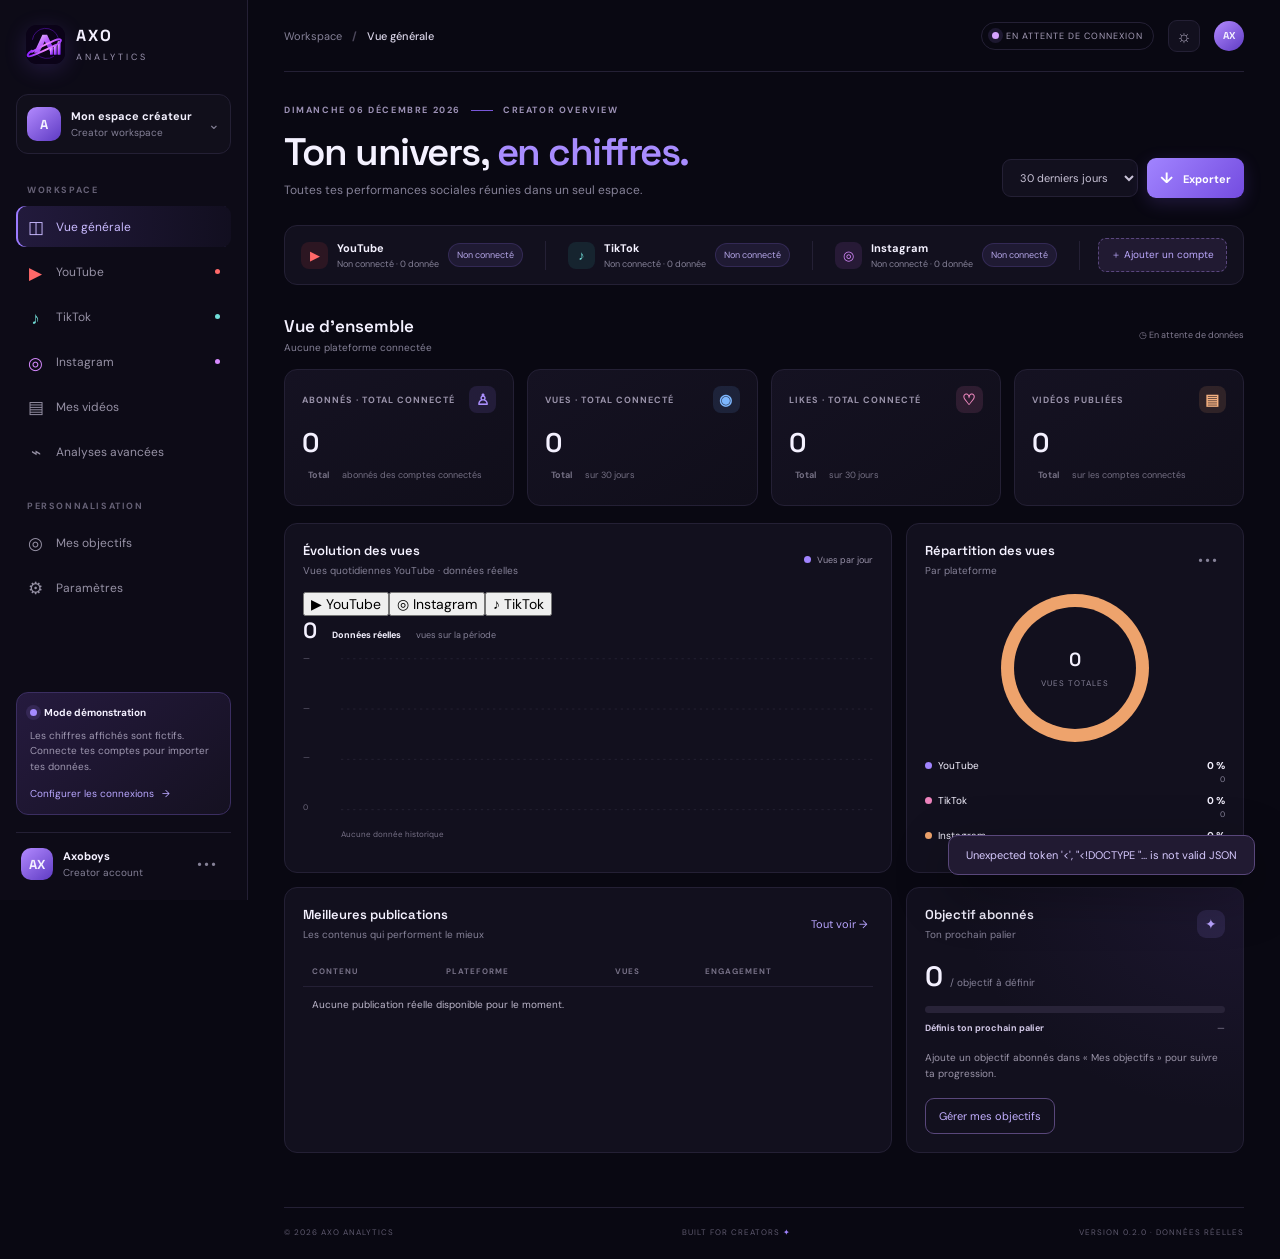
==== commit f87bd135: "Add chart platform selector and accent color preference" ====
--- a/public/index.html
+++ b/public/index.html
@@ -40,18 +40,18 @@
         <article class="stat-card"><div class="stat-top"><span>VIDÉOS PUBLIÉES</span><span class="stat-symbol orange">▤</span></div><div class="stat-value" id="overviewYoutubeVideoCount">—</div><div class="stat-bottom"><span class="trend">Total</span><span>sur les comptes connectés</span></div></article>
       </div>
       <div class="dashboard-grid">
-        <article class="panel chart-panel"><div class="panel-heading"><div><h3>Évolution des vues</h3><p>Vues quotidiennes YouTube · données réelles</p></div><div class="chart-legend"><span><i class="legend-dot violet"></i>Vues par jour</span></div></div><div class="chart-summary"><b id="chartTotal">0</b><span class="trend">Données réelles</span><small>vues sur la période</small></div><div class="chart-wrap"><div class="y-labels"><span>0</span><span>0</span><span>0</span><span>0</span></div><svg id="mainChart" viewBox="0 0 700 230" preserveAspectRatio="none" aria-label="Graphique d'évolution des vues"><defs><linearGradient id="fillPurple" x1="0" x2="0" y1="0" y2="1"><stop offset="0" stop-color="#9c76ff" stop-opacity=".28"/><stop offset="1" stop-color="#9c76ff" stop-opacity="0"/></linearGradient></defs><g class="grid-lines"><path d="M0 10H700 M0 75H700 M0 140H700 M0 205H700"/></g><path class="line-path" d="M0 205 L700 205"/></svg></div><div class="x-labels"><span>09 oct.</span><span>14 oct.</span><span>19 oct.</span><span>24 oct.</span><span>29 oct.</span><span>03 nov.</span><span>08 nov.</span></div></article>
+        <article class="panel chart-panel"><div class="panel-heading chart-panel-heading"><div><h3 id="mainChartTitle">Évolution des vues</h3><p id="mainChartSubtitle">Vues quotidiennes YouTube · données réelles</p></div><div class="chart-legend"><span><i class="legend-dot violet"></i><span id="mainChartLegend">Vues par jour</span></span></div></div><div class="chart-platform-switch" role="group" aria-label="Plateforme du graphique"><button type="button" class="chart-platform-btn active" data-chart-platform="youtube">▶ YouTube</button><button type="button" class="chart-platform-btn" data-chart-platform="instagram">◎ Instagram</button><button type="button" class="chart-platform-btn" data-chart-platform="tiktok">♪ TikTok</button></div><div class="chart-summary"><b id="chartTotal">0</b><span class="trend">Données réelles</span><small>vues sur la période</small></div><div class="chart-wrap"><div class="y-labels"><span>0</span><span>0</span><span>0</span><span>0</span></div><svg id="mainChart" viewBox="0 0 700 230" preserveAspectRatio="none" aria-label="Graphique d'évolution des vues"><defs><linearGradient id="fillPurple" x1="0" x2="0" y1="0" y2="1"><stop offset="0" stop-color="#9c76ff" stop-opacity=".28"/><stop offset="1" stop-color="#9c76ff" stop-opacity="0"/></linearGradient></defs><g class="grid-lines"><path d="M0 10H700 M0 75H700 M0 140H700 M0 205H700"/></g><path class="line-path" d="M0 205 L700 205"/></svg></div><div class="x-labels"><span>09 oct.</span><span>14 oct.</span><span>19 oct.</span><span>24 oct.</span><span>29 oct.</span><span>03 nov.</span><span>08 nov.</span></div></article>
         <article class="panel distribution-panel"><div class="panel-heading"><div><h3>Répartition des vues</h3><p>Par plateforme</p></div><button class="more-button">•••</button></div><div class="donut-area"><div class="donut"><div class="donut-center"><b id="donutTotal">0</b><small>VUES TOTALES</small></div></div></div><div class="platform-breakdown"><div><span><i class="legend-dot violet"></i>YouTube</span><b id="breakdownYoutubePercent">0 %</b><small id="breakdownYoutube">0</small></div><div><span><i class="legend-dot pink-dot"></i>TikTok</span><b id="breakdownTiktokPercent">0 %</b><small id="breakdownTiktok">0</small></div><div><span><i class="legend-dot orange-dot"></i>Instagram</span><b id="breakdownInstagramPercent">0 %</b><small id="breakdownInstagram">0</small></div></div></article>
       </div>
       <div class="dashboard-grid lower-grid"><article class="panel"><div class="panel-heading"><div><h3>Meilleures publications</h3><p>Les contenus qui performent le mieux</p></div><button class="subtle-button" data-page="videos">Tout voir →</button></div><div class="table-wrap"><table><thead><tr><th>CONTENU</th><th>PLATEFORME</th><th>VUES</th><th>ENGAGEMENT</th></tr></thead><tbody id="topVideos"></tbody></table></div></article><article class="panel goals-panel"><div class="panel-heading"><div><h3>Objectif abonnés</h3><p>Ton prochain palier</p></div><span class="goal-icon">✦</span></div><div class="goal-number"><b id="overviewGoalCurrent">—</b><span>/ <span id="overviewGoalTarget">objectif à définir</span></span></div><div class="progress-track"><span id="overviewGoalProgress" style="width:0%"></span></div><div class="goal-meta"><b id="overviewGoalRemaining">Définis ton prochain palier</b><span id="overviewGoalPercent">—</span></div><div class="goal-message" id="overviewGoalMessage">Tes objectifs apparaîtront ici après leur configuration.</div><button class="outline-button" data-page="goals">Gérer mes objectifs</button></article></div>
     </section>
     <section class="page" id="page-youtube"><div class="page-heading"><div><div class="eyebrow">PLATEFORME <span class="eyebrow-line"></span> YOUTUBE</div><h1>YouTube <em>Analytics.</em></h1><p class="subheading">Analyse détaillée de tes vidéos, Shorts et de ton audience.</p></div><span class="platform-large yt">▶</span></div><div class="stats-grid compact-stats"><article class="stat-card"><div class="stat-top"><span>ABONNÉS</span><span class="stat-symbol purple">♙</span></div><div class="stat-value">—</div><div class="stat-bottom"><span class="trend">Données réelles</span><span>sur 30 jours</span></div></article><article class="stat-card"><div class="stat-top"><span>VUES</span><span class="stat-symbol blue">◉</span></div><div class="stat-value">—</div><div class="stat-bottom"><span class="trend">Données réelles</span><span>sur 30 jours</span></div></article><article class="stat-card"><div class="stat-top"><span>LIKES</span><span class="stat-symbol pink">♡</span></div><div class="stat-value">—</div><div class="stat-bottom"><span class="trend">Données réelles</span><span>sur 30 jours</span></div></article><article class="stat-card"><div class="stat-top"><span>DURÉE DE VISIONNAGE</span><span class="stat-symbol orange">◷</span></div><div class="stat-value">—</div><div class="stat-bottom"><span class="trend">Données réelles</span><span>sur 30 jours</span></div></article></div><div class="panel platform-note"><span class="platform-icon yt">▶</span><div><b>Connecte ta chaîne YouTube</b><p id="youtubeDataStatus">Connecte ta chaîne pour importer tes statistiques réelles.</p></div><button class="primary-button" data-page="settings">Configurer →</button></div><div class="panel"><div class="panel-heading"><div><h3>Contenus YouTube</h3><p>Performances des publications</p></div><button class="subtle-button" data-page="videos">Bibliothèque complète →</button></div><div class="table-wrap"><table><thead><tr><th>CONTENU</th><th>TYPE</th><th>VUES</th><th>LIKES</th><th>COMMENTAIRES</th></tr></thead><tbody id="youtubeVideos"></tbody></table></div></div></section>
     <section class="page" id="page-tiktok"><div class="page-heading"><div><div class="eyebrow">PLATEFORME <span class="eyebrow-line"></span> TIKTOK</div><h1>TikTok <em>Analytics.</em></h1><p class="subheading">Découvre les contenus qui captent l'attention.</p></div><span class="platform-large tt">♪</span></div><div class="stats-grid compact-stats"><article class="stat-card"><div class="stat-top"><span>ABONNÉS</span><span class="stat-symbol purple">♙</span></div><div class="stat-value">0</div><div class="stat-bottom"><span class="trend">Non connecté</span><span>abonnés</span></div></article><article class="stat-card"><div class="stat-top"><span>VUES VIDÉO</span><span class="stat-symbol blue">◉</span></div><div class="stat-value">0</div><div class="stat-bottom"><span class="trend">Non connecté</span><span>vues</span></div></article><article class="stat-card"><div class="stat-top"><span>LIKES</span><span class="stat-symbol pink">♡</span></div><div class="stat-value">0</div><div class="stat-bottom"><span class="trend">Non connecté</span><span>likes</span></div></article><article class="stat-card"><div class="stat-top"><span>PARTAGES</span><span class="stat-symbol orange">↗</span></div><div class="stat-value">0</div><div class="stat-bottom"><span class="trend">Non connecté</span><span>partages</span></div></article></div><div class="panel platform-note"><span class="platform-icon tt">♪</span><div><b>Connecte ton compte TikTok</b><p>Aucune donnée TikTok n'est encore importée. Les indicateurs restent à zéro jusqu'à la connexion du compte et l'autorisation des accès nécessaires.</p></div><button class="primary-button" data-page="settings">Configurer →</button></div><div class="panel"><div class="panel-heading"><div><h3>Contenus TikTok</h3><p>Performances des publications</p></div></div><div class="table-wrap"><table><thead><tr><th>CONTENU</th><th>TYPE</th><th>VUES</th><th>LIKES</th><th>COMMENTAIRES</th></tr></thead><tbody id="tiktokVideos"></tbody></table></div></div></section>
-    <section class="page" id="page-instagram"><div class="page-heading"><div><div class="eyebrow">PLATEFORME <span class="eyebrow-line"></span> INSTAGRAM</div><h1>Instagram <em>Analytics.</em></h1><p class="subheading">Suis la portée, les Reels et les interactions de ton profil.</p></div><span class="platform-large ig">◎</span></div><div class="stats-grid compact-stats"><article class="stat-card"><div class="stat-top"><span>ABONNÉS</span><span class="stat-symbol purple">♙</span></div><div class="stat-value">0</div><div class="stat-bottom"><span class="trend">Non connecté</span><span>abonnés</span></div></article><article class="stat-card"><div class="stat-top"><span>VUES / PORTÉE</span><span class="stat-symbol blue">◉</span></div><div class="stat-value">0</div><div class="stat-bottom"><span class="trend">Non connecté</span><span>vues / portée</span></div></article><article class="stat-card"><div class="stat-top"><span>INTERACTIONS</span><span class="stat-symbol pink">♡</span></div><div class="stat-value">0</div><div class="stat-bottom"><span class="trend">Non connecté</span><span>interactions</span></div></article><article class="stat-card"><div class="stat-top"><span>COMPTES TOUCHÉS</span><span class="stat-symbol orange">◎</span></div><div class="stat-value">0</div><div class="stat-bottom"><span class="trend">Non connecté</span><span>comptes touchés</span></div></article></div><div class="panel platform-note"><span class="platform-icon ig">◎</span><div><b>Connecte ton compte Instagram</b><p id="instagramDataStatus">Aucune donnée Instagram n'est encore importée. Les indicateurs restent à zéro jusqu'à la connexion du compte et l'autorisation des accès nécessaires.</p></div><button class="primary-button" data-page="settings">Configurer →</button></div><div class="panel"><div class="panel-heading"><div><h3>Publications Instagram</h3><p>Performances des Reels et posts</p></div></div><div class="table-wrap"><table><thead><tr><th>CONTENU</th><th>TYPE</th><th>VUES</th><th>LIKES</th><th>COMMENTAIRES</th></tr></thead><tbody id="instagramVideos"></tbody></table></div></div></section>
+    <section class="page" id="page-instagram"><div class="page-heading"><div><div class="eyebrow">PLATEFORME <span class="eyebrow-line"></span> INSTAGRAM</div><h1>Instagram <em>Analytics.</em></h1><p class="subheading">Suis la portée, les Reels et les interactions de ton profil.</p></div><span class="platform-large ig">◎</span></div><div class="stats-grid compact-stats"><article class="stat-card"><div class="stat-top"><span>ABONNÉS</span><span class="stat-symbol purple">♙</span></div><div class="stat-value">—</div><div class="stat-bottom"><span class="trend">En attente</span><span>abonnés actuels</span></div></article><article class="stat-card"><div class="stat-top"><span>VUES</span><span class="stat-symbol blue">◉</span></div><div class="stat-value">—</div><div class="stat-bottom"><span class="trend">En attente</span><span>sur la période</span></div></article><article class="stat-card"><div class="stat-top"><span>INTERACTIONS</span><span class="stat-symbol pink">♡</span></div><div class="stat-value">—</div><div class="stat-bottom"><span class="trend">En attente</span><span>sur la période</span></div></article><article class="stat-card"><div class="stat-top"><span>COMPTES TOUCHÉS</span><span class="stat-symbol orange">◎</span></div><div class="stat-value">—</div><div class="stat-bottom"><span class="trend">En attente</span><span>comptes uniques</span></div></article></div><div class="panel platform-note"><span class="platform-icon ig">◎</span><div><b>Connecte ton compte Instagram</b><p id="instagramDataStatus">Aucune donnée Instagram n'est encore importée. Les indicateurs restent à zéro jusqu'à la connexion du compte et l'autorisation des accès nécessaires.</p></div><button class="primary-button" data-page="settings">Configurer →</button></div><div class="panel instagram-insights-panel"><div class="panel-heading"><div><h3>Statistiques détaillées</h3><p>Autres indicateurs fournis par Instagram pour la période sélectionnée</p></div></div><div class="instagram-metric-grid"><div class="instagram-metric"><span>COMPTES AYANT INTERAGI</span><b id="instagramAccountsEngaged">—</b><small>Comptes uniques ayant interagi</small></div><div class="instagram-metric"><span>LIKES</span><b id="instagramLikes">—</b><small>J’aime reçus</small></div><div class="instagram-metric"><span>COMMENTAIRES</span><b id="instagramComments">—</b><small>Commentaires reçus</small></div><div class="instagram-metric"><span>PARTAGES</span><b id="instagramShares">—</b><small>Partages des contenus</small></div><div class="instagram-metric"><span>ENREGISTREMENTS</span><b id="instagramSaves">—</b><small>Contenus enregistrés</small></div><div class="instagram-metric"><span>RÉPONSES</span><b id="instagramReplies">—</b><small>Réponses reçues</small></div><div class="instagram-metric"><span>REPUBLICATIONS</span><b id="instagramReposts">—</b><small>Contenus repartagés</small></div><div class="instagram-metric"><span>VISITES DU PROFIL</span><b id="instagramProfileViews">—</b><small>Vues du profil</small></div><div class="instagram-metric"><span>CLICS SUR LES LIENS</span><b id="instagramProfileLinks">—</b><small>Interactions avec les liens du profil</small></div><div class="instagram-metric"><span>CLICS SITE WEB</span><b id="instagramWebsiteClicks">—</b><small>Clics vers le site web</small></div></div></div><div class="panel"><div class="panel-heading"><div><h3>Publications Instagram</h3><p>Performances des Reels et posts</p></div></div><div class="table-wrap"><table><thead><tr><th>CONTENU</th><th>TYPE</th><th>VUES</th><th>LIKES</th><th>COMMENTAIRES</th></tr></thead><tbody id="instagramVideos"></tbody></table></div></div></section>
     <section class="page" id="page-videos"><div class="page-heading"><div><div class="eyebrow">BIBLIOTHÈQUE <span class="eyebrow-line"></span> CONTENT HUB</div><h1>Tes <em>publications.</em></h1><p class="subheading">Retrouve et compare les performances de tous tes contenus.</p></div><button class="primary-button" id="videoExport">↓ Exporter CSV</button></div><div class="panel"><div class="toolbar"><div class="search-box"><span>⌕</span><input id="videoSearch" placeholder="Rechercher une vidéo..."></div><select class="select-control" id="platformFilter"><option value="all">Toutes les plateformes</option><option>YouTube</option><option>TikTok</option><option>Instagram</option></select><select class="select-control" id="sortFilter"><option value="views">Plus vues</option><option value="likes">Plus likées</option><option value="recent">Plus récentes</option></select></div><div class="table-wrap"><table><thead><tr><th>CONTENU</th><th>TYPE</th><th>PLATEFORME</th><th>DATE</th><th>VUES</th><th>LIKES</th><th>ENGAGEMENT</th></tr></thead><tbody id="allVideos"></tbody></table></div><div class="table-footer"><span id="videoCount">0 publication</span><span>Données réelles des comptes connectés uniquement</span></div></div></section>
     <section class="page" id="page-insights"><div class="page-heading"><div><div class="eyebrow">INTELLIGENCE <span class="eyebrow-line"></span> DEEP ANALYTICS</div><h1>Analyses <em>avancées.</em></h1><p class="subheading">Comprends les performances de tes contenus à partir de tes statistiques réelles.</p></div><div class="insight-period"><span class="status-pill" id="insightPeriodLabel">30 derniers jours</span></div></div><div class="insight-grid"><article class="panel insight-card"><div class="insight-icon purple">◉</div><span class="insight-kicker">VUES SUR LA PÉRIODE</span><h3 id="insightViewsTitle">Performance des vues</h3><p id="insightViewsDescription">Total des vues remontées par les comptes connectés.</p><div class="insight-metric" id="insightViewsMetric">0 <small>vues</small></div></article><article class="panel insight-card"><div class="insight-icon blue">↗</div><span class="insight-kicker">ÉVOLUTION DES ABONNÉS</span><h3 id="insightSubsTitle">Abonnés gagnés nets</h3><p id="insightSubsDescription">Abonnés gagnés moins abonnés perdus sur YouTube.</p><div class="insight-metric" id="insightSubsMetric">— <small>non disponible</small></div></article><article class="panel insight-card"><div class="insight-icon pink">♡</div><span class="insight-kicker">ENGAGEMENT</span><h3 id="insightEngagementTitle">Interactions par vue</h3><p id="insightEngagementDescription">Likes et commentaires rapportés aux vues de la période.</p><div class="insight-metric" id="insightEngagementMetric">— <small>non calculable</small></div></article></div><div class="panel insight-breakdown-panel"><div class="panel-heading"><div><h3>Comparaison des plateformes</h3><p>Vues réelles sur la période sélectionnée</p></div><span class="status-pill" id="insightDataStatus">YouTube uniquement</span></div><div class="compare-bars"><div><div class="compare-label"><span>YouTube</span><b id="insightYoutubeViews">0</b></div><div class="compare-track"><i id="insightYoutubeBar" style="width:0%"></i></div></div><div><div class="compare-label"><span>TikTok</span><b id="insightTiktokViews">0</b></div><div class="compare-track tiktok-track"><i id="insightTiktokBar" style="width:0%"></i></div></div><div><div class="compare-label"><span>Instagram</span><b id="insightInstagramViews">0</b></div><div class="compare-track instagram-track"><i id="insightInstagramBar" style="width:0%"></i></div></div></div></div><div class="notice-box"><span>ⓘ</span><p>Les analyses sont calculées uniquement à partir des données réellement fournies par les plateformes connectées. Les plateformes non connectées restent à zéro. Certaines métriques, comme l'évolution des abonnés, peuvent ne pas être disponibles selon les autorisations de l'API.</p></div></section>
 <section class="page" id="page-goals"><div class="page-heading"><div><div class="eyebrow">PROGRESSION <span class="eyebrow-line"></span> GOAL TRACKER</div><h1>Cap sur tes <em>objectifs.</em></h1><p class="subheading">Définis tes prochains paliers et suis ton évolution.</p></div><button class="primary-button" id="addGoal">＋ Modifier mes objectifs</button></div><div class="goal-cards"><article class="panel goal-card"><div class="goal-card-head"><span class="goal-icon">♙</span><span class="status-pill" id="subGoalStatus">À définir</span></div><h3>Objectif abonnés</h3><p>Objectif global · Toutes plateformes connectées</p><div class="goal-big"><b id="subGoalCurrent">0</b> <small>/ <span id="subGoalTarget">objectif à définir</span></small></div><div class="progress-track"><span id="subGoalProgress" style="width:0%"></span></div><div class="goal-meta"><b id="subGoalRemaining">Définis ton prochain palier</b><span id="subGoalPercent">—</span></div><div class="goal-message" id="subGoalMessage">La progression sera calculée à partir du total réel des abonnés de tes comptes connectés.</div></article><article class="panel goal-card"><div class="goal-card-head"><span class="goal-icon blue-goal">◉</span><span class="status-pill" id="viewsGoalStatus">À définir</span></div><h3>Objectif vues</h3><p>Objectif global · Toutes plateformes connectées</p><div class="goal-big"><b id="viewsGoalCurrent">0</b> <small>/ <span id="viewsGoalTarget">objectif à définir</span></small></div><div class="progress-track"><span id="viewsGoalProgress" style="width:0%"></span></div><div class="goal-meta"><b id="viewsGoalRemaining">Définis ton prochain palier</b><span id="viewsGoalPercent">—</span></div><div class="goal-message" id="viewsGoalMessage">Les vues sont cumulées sur la période sélectionnée dans la vue générale.</div></article></div><p class="goal-footnote">Tes objectifs sont enregistrés dans ce navigateur. Les chiffres de progression proviennent uniquement des plateformes connectées.</p></section>
-    <section class="page" id="page-settings"><div class="page-heading"><div><div class="eyebrow">CONFIGURATION <span class="eyebrow-line"></span> PREFERENCES</div><h1>Ton espace, <em>tes règles.</em></h1><p class="subheading">Configure ton profil, tes connexions et tes préférences.</p></div></div><div class="settings-layout"><div class="settings-menu"><button class="settings-tab active" data-tab="accounts">Comptes sociaux</button><button class="settings-tab" data-tab="profile">Profil créateur</button><button class="settings-tab" data-tab="appearance">Apparence</button><button class="settings-tab" data-tab="data">Données & confidentialité</button></div><div class="settings-content"><div class="settings-section active" id="tab-accounts"><h3>Connexions des plateformes</h3><p class="settings-description">Connecte tes comptes pour importer tes statistiques officielles.</p><div class="connection-row"><span class="platform-icon yt">▶</span><div><b>YouTube</b><small>Connexion Google OAuth · YouTube Analytics API</small></div><span class="status-pill" id="youtubeStatus">Non connecté</span><button class="outline-button" id="connectYoutube">Connecter Google</button></div><div class="connection-row"><span class="platform-icon tt">♪</span><div><b>TikTok</b><small>OAuth TikTok · accès selon les permissions approuvées</small></div><span class="status-pill">Non connecté</span><button class="outline-button disabled-connect" title="Connexion API à configurer">Bientôt</button></div><div class="connection-row"><span class="platform-icon ig">◎</span><div><b>Instagram</b><small>Meta Graph API · compte professionnel/Creator</small></div><span class="status-pill" id="instagramStatus">Non connecté</span><button class="outline-button" id="connectInstagram">Connecter Instagram</button></div><div class="notice-box"><span>🔒</span><p>Les connexions nécessiteront un serveur sécurisé pour conserver les jetons OAuth. Ne colle jamais tes clés API dans un fichier JavaScript public.</p></div><h3 class="settings-subtitle">Synchronisation</h3><div class="setting-line"><div><b>Actualisation automatique</b><small>Prévoir une synchronisation périodique des statistiques.</small></div><label class="switch"><input type="checkbox" checked><span></span></label></div></div><div class="settings-section" id="tab-profile"><h3>Profil créateur</h3><p class="settings-description">Personnalise l'identité de ton espace.</p><label class="field-label">Nom affiché<input class="text-input" value="Axoboys" id="profileName"></label><label class="field-label">Nom du dashboard<input class="text-input" value="AXO ANALYTICS"></label><button class="primary-button" id="saveProfile">Enregistrer le profil</button></div><div class="settings-section" id="tab-appearance"><h3>Apparence</h3><p class="settings-description">Ajuste l'apparence de ton espace créateur.</p><div class="setting-line"><div><b>Thème sombre</b><small>Interface noire et violette.</small></div><label class="switch"><input type="checkbox" id="darkSwitch" checked><span></span></label></div><div class="setting-line"><div><b>Animations de l'interface</b><small>Transitions et effets au survol.</small></div><label class="switch"><input type="checkbox" id="motionSwitch" checked><span></span></label></div></div><div class="settings-section" id="tab-data"><h3>Données & confidentialité</h3><p class="settings-description">Contrôle les données utilisées par le dashboard.</p><div class="notice-box"><span>ⓘ</span><p>Les statistiques affichées proviennent uniquement des plateformes réellement connectées. Les plateformes non connectées ne contribuent pas aux totaux.</p></div><button class="outline-button" id="resetDemo">Réinitialiser les préférences locales</button></div></div></div></section>
+    <section class="page" id="page-settings"><div class="page-heading"><div><div class="eyebrow">CONFIGURATION <span class="eyebrow-line"></span> PREFERENCES</div><h1>Ton espace, <em>tes règles.</em></h1><p class="subheading">Configure ton profil, tes connexions et tes préférences.</p></div></div><div class="settings-layout"><div class="settings-menu"><button class="settings-tab active" data-tab="accounts">Comptes sociaux</button><button class="settings-tab" data-tab="profile">Profil créateur</button><button class="settings-tab" data-tab="appearance">Apparence</button><button class="settings-tab" data-tab="data">Données & confidentialité</button></div><div class="settings-content"><div class="settings-section active" id="tab-accounts"><h3>Connexions des plateformes</h3><p class="settings-description">Connecte tes comptes pour importer tes statistiques officielles.</p><div class="connection-row"><span class="platform-icon yt">▶</span><div><b>YouTube</b><small>Connexion Google OAuth · YouTube Analytics API</small></div><span class="status-pill" id="youtubeStatus">Non connecté</span><button class="outline-button" id="connectYoutube">Connecter Google</button></div><div class="connection-row"><span class="platform-icon tt">♪</span><div><b>TikTok</b><small>OAuth TikTok · accès selon les permissions approuvées</small></div><span class="status-pill">Non connecté</span><button class="outline-button disabled-connect" title="Connexion API à configurer">Bientôt</button></div><div class="connection-row"><span class="platform-icon ig">◎</span><div><b>Instagram</b><small>Meta Graph API · compte professionnel/Creator</small></div><span class="status-pill" id="instagramStatus">Non connecté</span><button class="outline-button" id="connectInstagram">Connecter Instagram</button></div><div class="notice-box"><span>🔒</span><p>Les connexions nécessiteront un serveur sécurisé pour conserver les jetons OAuth. Ne colle jamais tes clés API dans un fichier JavaScript public.</p></div><h3 class="settings-subtitle">Synchronisation</h3><div class="setting-line"><div><b>Actualisation automatique</b><small>Prévoir une synchronisation périodique des statistiques.</small></div><label class="switch"><input type="checkbox" checked><span></span></label></div></div><div class="settings-section" id="tab-profile"><h3>Profil créateur</h3><p class="settings-description">Personnalise l'identité de ton espace.</p><label class="field-label">Nom affiché<input class="text-input" value="Axoboys" id="profileName"></label><label class="field-label">Nom du dashboard<input class="text-input" value="AXO ANALYTICS"></label><button class="primary-button" id="saveProfile">Enregistrer le profil</button></div><div class="settings-section" id="tab-appearance"><h3>Apparence</h3><p class="settings-description">Ajuste l'apparence de ton espace créateur.</p><div class="setting-line"><div><b>Thème sombre</b><small>Interface noire et violette.</small></div><label class="switch"><input type="checkbox" id="darkSwitch" checked><span></span></label></div><div class="setting-line"><div><b>Animations de l'interface</b><small>Transitions et effets au survol.</small></div><label class="switch"><input type="checkbox" id="motionSwitch" checked><span></span></label></div><div class="setting-line accent-setting"><div><b>Couleur dominante</b><small>Personnalise les boutons, accents, graphiques et éléments actifs.</small></div><select id="accentColorSelect" class="select-control accent-select"><option value="violet">Violet</option><option value="purple">Pourpre</option><option value="blue">Bleu</option><option value="cyan">Cyan</option><option value="teal">Turquoise</option><option value="green">Vert</option><option value="lime">Citron vert</option><option value="yellow">Jaune</option><option value="orange">Orange</option><option value="coral">Corail</option><option value="red">Rouge</option><option value="rose">Rose</option><option value="pink">Fuchsia</option><option value="magenta">Magenta</option><option value="indigo">Indigo</option><option value="slate">Ardoise</option></select></div><p class="accent-preview-note">La couleur choisie s’adapte automatiquement au thème clair et au thème sombre.</p></div><div class="settings-section" id="tab-data"><h3>Données & confidentialité</h3><p class="settings-description">Contrôle les données utilisées par le dashboard.</p><div class="notice-box"><span>ⓘ</span><p>Les statistiques affichées proviennent uniquement des plateformes réellement connectées. Les plateformes non connectées ne contribuent pas aux totaux.</p></div><button class="outline-button" id="resetDemo">Réinitialiser les préférences locales</button></div></div></div></section>
     <footer class="footer"><span>© 2026 AXO ANALYTICS</span><span>BUILT FOR CREATORS <i>✦</i></span><span>VERSION 0.2.0 · DONNÉES RÉELLES</span></footer>
   </main>
 </div>
--- a/public/styles.css
+++ b/public/styles.css
@@ -40,3 +40,7 @@
 body.light-mode .more{color:#817a90}
 body.light-mode .more:hover{background:#ded9e9;color:#51456d}
 .more{border:0;background:transparent;padding:6px 8px;border-radius:7px;font:inherit;cursor:pointer;line-height:1}
+
+
+/* Instagram detailed insights */
+.instagram-insights-panel{margin-bottom:15px}.instagram-metric-grid{display:grid;grid-template-columns:repeat(5,minmax(0,1fr));gap:10px}.instagram-metric{min-width:0;padding:14px;border:1px solid var(--border);border-radius:10px;background:linear-gradient(145deg,#171326,#100e1a)}.instagram-metric span{display:block;color:#9992a9;font-size:8px;font-weight:700;letter-spacing:.8px;line-height:1.5;min-height:24px}.instagram-metric b{display:block;font:600 22px 'Space Grotesk';margin:8px 0 4px;color:var(--text)}.instagram-metric small{display:block;color:var(--muted);font-size:9px;line-height:1.45}@media(max-width:1150px){.instagram-metric-grid{grid-template-columns:repeat(3,minmax(0,1fr))}}@media(max-width:560px){.instagram-metric-grid{grid-template-columns:repeat(2,minmax(0,1fr))}.instagram-metric{padding:11px}.instagram-metric b{font-size:19px}}
